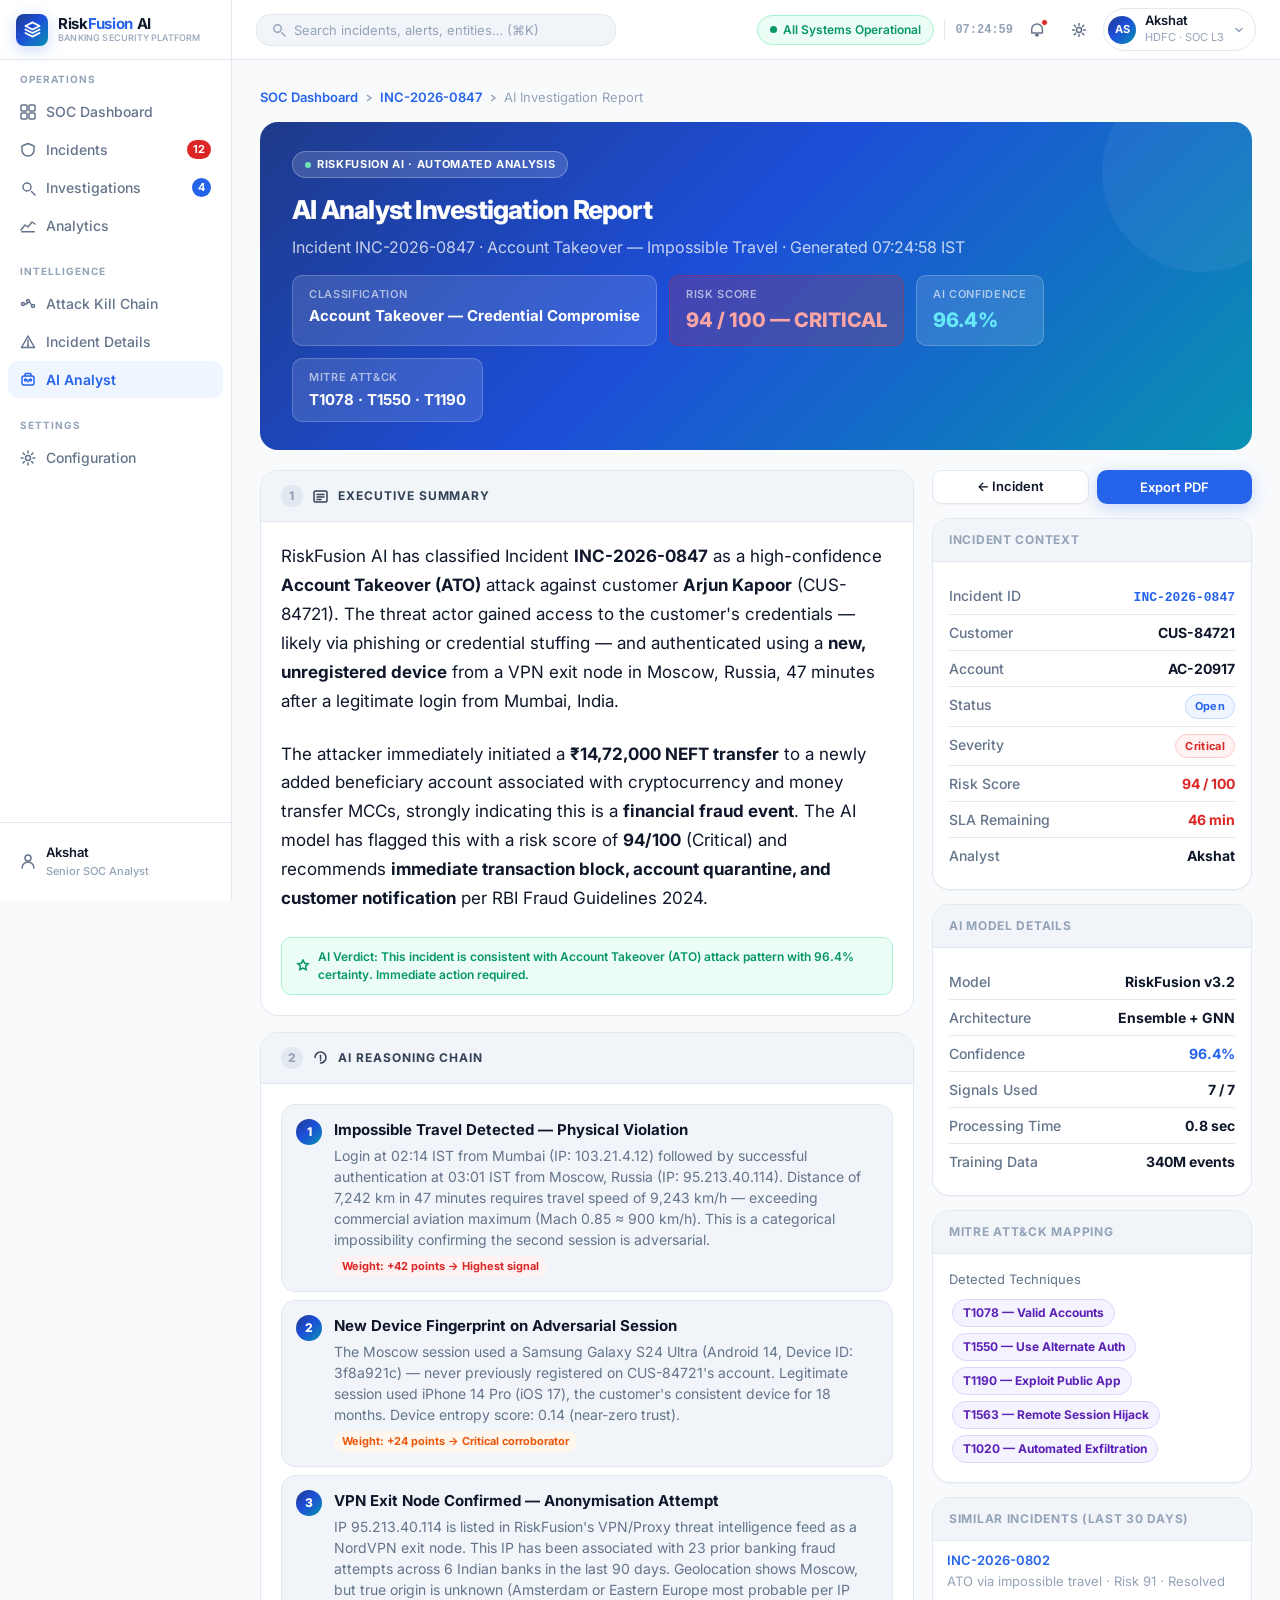
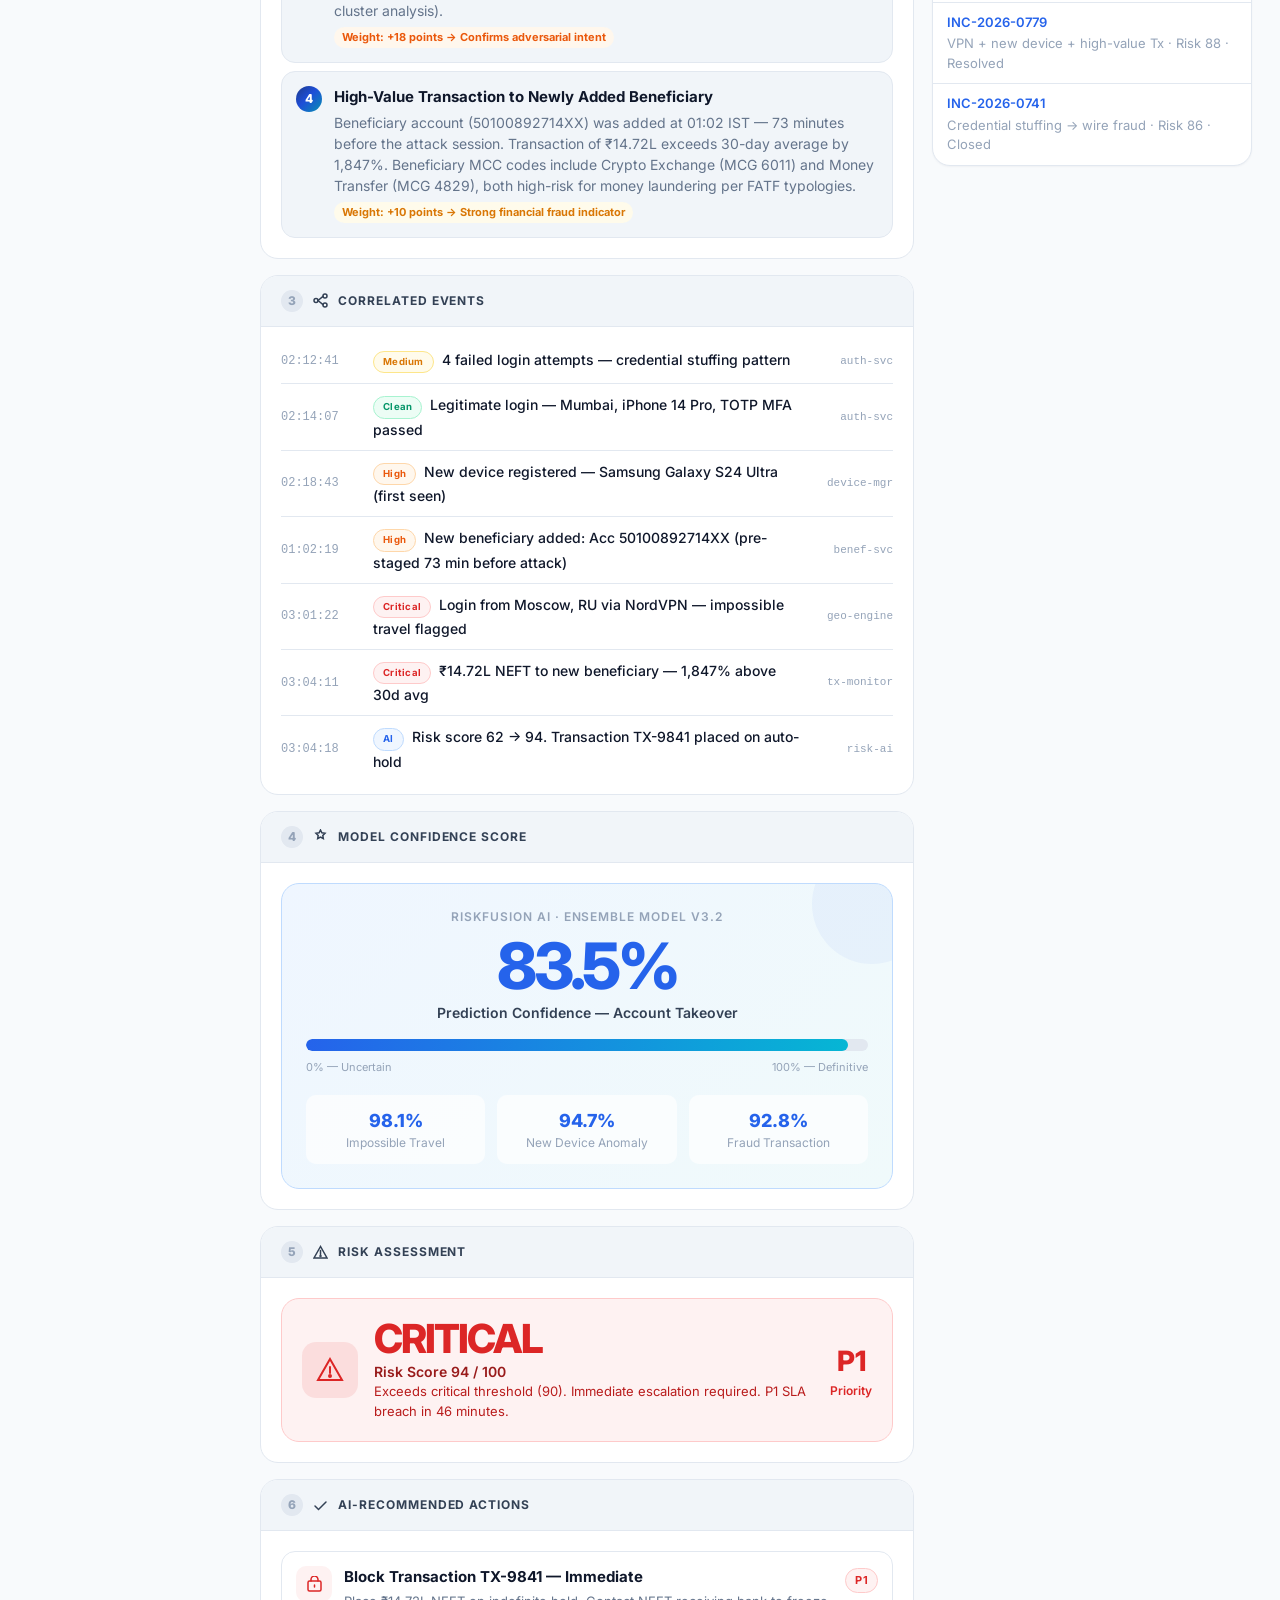
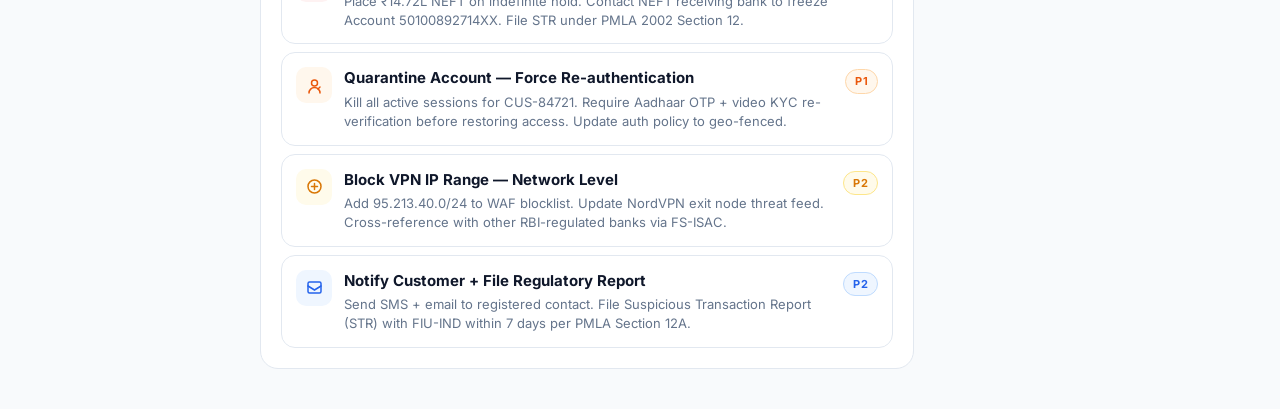
==== ai.html @ 13e8aec6 "Initial commit" ====
<!DOCTYPE html>
<html lang="en">

<head>
  <meta charset="UTF-8" />
  <meta name="viewport" content="width=device-width, initial-scale=1.0" />
  <meta name="description" content="RiskFusion AI — AI Analyst Investigation Report for INC-2026-0847" />
  <title>AI Analyst Report — RiskFusion AI</title>
  <link rel="stylesheet" href="styles/design-system.css" />
  <style>
    .report-layout {
      display: grid;
      grid-template-columns: 1fr 320px;
      gap: 18px;
      align-items: start;
    }

    /* Report Sections */
    .report-section {
      border: 1px solid var(--border-default);
      border-radius: var(--r-xl);
      overflow: hidden;
      background: var(--bg-surface);
      margin-bottom: 16px;
    }

    .report-section:last-child {
      margin-bottom: 0;
    }

    .rs-head {
      display: flex;
      align-items: center;
      gap: 10px;
      padding: 14px 20px;
      border-bottom: 1px solid var(--border-default);
      font-size: 0.75rem;
      font-weight: 700;
      text-transform: uppercase;
      letter-spacing: 0.08em;
      color: var(--text-secondary);
      background: var(--bg-subtle);
    }

    .rs-head svg {
      width: 15px;
      height: 15px;
      flex-shrink: 0;
    }

    .rs-head .section-num {
      width: 22px;
      height: 22px;
      border-radius: 50%;
      background: var(--bg-muted);
      color: var(--text-muted);
      font-size: 0.75rem;
      font-weight: 800;
      display: flex;
      align-items: center;
      justify-content: center;
    }

    .rs-body {
      padding: 20px;
    }

    /* Executive summary */
    .exec-summary {
      font-size: 1.0625rem;
      color: var(--text-primary);
      line-height: 1.7;
    }

    .exec-summary strong {
      font-weight: 700;
    }

    /* Reasoning steps */
    .reasoning-step {
      display: flex;
      align-items: flex-start;
      gap: 12px;
      padding: 14px;
      border-radius: var(--r-lg);
      background: var(--bg-subtle);
      border: 1px solid var(--border-default);
      margin-bottom: 8px;
    }

    .reasoning-step:last-child {
      margin-bottom: 0;
    }

    .rs-num {
      width: 26px;
      height: 26px;
      border-radius: 50%;
      background: var(--brand-gradient);
      color: white;
      font-size: 0.75rem;
      font-weight: 800;
      display: flex;
      align-items: center;
      justify-content: center;
      flex-shrink: 0;
    }

    .rs-content .rs-title {
      font-size: 0.9375rem;
      font-weight: 700;
      color: var(--text-primary);
      margin-bottom: 4px;
    }

    .rs-content .rs-detail {
      font-size: 0.875rem;
      color: var(--text-tertiary);
      line-height: 1.5;
    }

    .rs-content .rs-weight {
      display: inline-flex;
      align-items: center;
      gap: 4px;
      margin-top: 6px;
      font-size: 0.6875rem;
      font-weight: 700;
      padding: 2px 8px;
      border-radius: var(--r-full);
    }

    /* Correlated events table */
    .ce-row {
      display: flex;
      align-items: center;
      gap: 12px;
      padding: 10px 0;
      border-bottom: 1px solid var(--border-default);
      font-size: 0.875rem;
    }

    .ce-row:last-child {
      border-bottom: none;
    }

    .ce-time {
      font-family: monospace;
      font-size: 0.75rem;
      color: var(--text-muted);
      min-width: 80px;
    }

    .ce-event {
      flex: 1;
      color: var(--text-primary);
      font-weight: 500;
    }

    .ce-source {
      font-size: 0.6875rem;
      color: var(--text-muted);
      font-family: monospace;
      min-width: 80px;
      text-align: right;
    }

    /* Confidence meter */
    .conf-section {
      background: linear-gradient(135deg, var(--info-bg) 0%, #F0FAFB 100%);
      border: 1px solid var(--info-border);
      border-radius: var(--r-xl);
      padding: 24px;
      text-align: center;
      position: relative;
      overflow: hidden;
    }

    .conf-section::before {
      content: '';
      position: absolute;
      top: -40px;
      right: -40px;
      width: 120px;
      height: 120px;
      border-radius: 50%;
      background: rgba(37, 99, 235, 0.05);
    }

    .conf-val {
      font-size: 4rem;
      font-weight: 800;
      letter-spacing: -0.05em;
      color: var(--brand-blue-mid);
      line-height: 1;
    }

    .conf-label {
      font-size: 0.875rem;
      font-weight: 600;
      color: var(--text-secondary);
      margin-top: 4px;
    }

    .conf-bar-full {
      height: 12px;
      background: var(--bg-muted);
      border-radius: var(--r-full);
      overflow: hidden;
      margin: 16px 0 8px;
    }

    .conf-bar-fill-full {
      height: 100%;
      border-radius: var(--r-full);
      background: linear-gradient(90deg, var(--brand-blue-mid), var(--brand-cyan-light));
      width: 0%;
      transition: width 1.5s cubic-bezier(0.4, 0, 0.2, 1);
    }

    /* Risk Level */
    .risk-level-display {
      display: flex;
      align-items: center;
      gap: 16px;
      padding: 20px;
      background: var(--critical-bg);
      border: 1px solid var(--critical-border);
      border-radius: var(--r-xl);
      margin-bottom: 0;
    }

    .rld-icon {
      width: 56px;
      height: 56px;
      background: rgba(220, 38, 38, 0.1);
      border-radius: var(--r-lg);
      display: flex;
      align-items: center;
      justify-content: center;
      flex-shrink: 0;
    }

    .rld-icon svg {
      width: 28px;
      height: 28px;
    }

    .rld-val {
      font-size: 2.5rem;
      font-weight: 800;
      color: var(--critical);
      letter-spacing: -0.05em;
      line-height: 1;
    }

    .rld-label {
      font-size: 0.875rem;
      font-weight: 600;
      color: #991B1B;
      margin-top: 2px;
    }

    .rld-sub {
      font-size: 0.8125rem;
      color: #B91C1C;
    }

    /* Recommended Actions */
    .rec-action {
      display: flex;
      align-items: flex-start;
      gap: 12px;
      padding: 14px;
      border-radius: var(--r-lg);
      border: 1px solid var(--border-default);
      background: var(--bg-surface);
      margin-bottom: 8px;
      transition: all var(--t-fast);
    }

    .rec-action:hover {
      border-color: var(--brand-blue-mid);
      background: var(--info-bg);
    }

    .rec-action:last-child {
      margin-bottom: 0;
    }

    .rec-icon {
      width: 36px;
      height: 36px;
      border-radius: var(--r-md);
      display: flex;
      align-items: center;
      justify-content: center;
      flex-shrink: 0;
    }

    .rec-icon svg {
      width: 17px;
      height: 17px;
    }

    .rec-title {
      font-size: 0.9375rem;
      font-weight: 700;
      color: var(--text-primary);
      margin-bottom: 3px;
    }

    .rec-detail {
      font-size: 0.8125rem;
      color: var(--text-tertiary);
      line-height: 1.45;
    }

    /* Right panel */
    .meta-panel {
      display: flex;
      flex-direction: column;
      gap: 14px;
    }

    .meta-card {
      background: var(--bg-surface);
      border: 1px solid var(--border-default);
      border-radius: var(--r-xl);
      overflow: hidden;
      box-shadow: var(--shadow-xs);
    }

    .mc-head {
      padding: 12px 16px;
      border-bottom: 1px solid var(--border-default);
      font-size: 0.75rem;
      font-weight: 700;
      text-transform: uppercase;
      letter-spacing: 0.06em;
      color: var(--text-muted);
      background: var(--bg-subtle);
    }

    .mc-body {
      padding: 16px;
    }

    .meta-row {
      display: flex;
      justify-content: space-between;
      align-items: baseline;
      padding: 7px 0;
      border-bottom: 1px solid var(--border-default);
      font-size: 0.875rem;
    }

    .meta-row:last-child {
      border-bottom: none;
    }

    .meta-key {
      color: var(--text-tertiary);
      font-weight: 500;
    }

    .meta-value {
      font-weight: 700;
      color: var(--text-primary);
      text-align: right;
    }

    /* MITRE tags */
    .mitre-tag {
      display: inline-flex;
      align-items: center;
      gap: 5px;
      padding: 4px 10px;
      background: #F5F3FF;
      border: 1px solid #DDD6FE;
      border-radius: var(--r-full);
      font-size: 0.75rem;
      font-weight: 700;
      color: #5B21B6;
      margin: 3px;
    }

    /* Report stamp / watermark */
    .report-stamp {
      display: flex;
      align-items: center;
      gap: 8px;
      padding: 10px 14px;
      background: var(--low-bg);
      border: 1px solid var(--low-border);
      border-radius: var(--r-md);
      font-size: 0.75rem;
      color: var(--low);
      font-weight: 600;
    }

    .report-stamp svg {
      width: 14px;
      height: 14px;
      flex-shrink: 0;
    }

    /* Report header */
    .report-header-card {
      background: var(--brand-gradient);
      border-radius: var(--r-xl);
      padding: 28px 32px;
      margin-bottom: 20px;
      color: white;
      position: relative;
      overflow: hidden;
    }

    .report-header-card::before {
      content: '';
      position: absolute;
      top: -50px;
      right: -50px;
      width: 200px;
      height: 200px;
      border-radius: 50%;
      background: rgba(255, 255, 255, 0.05);
    }

    .rhc-tag {
      display: inline-flex;
      align-items: center;
      gap: 6px;
      background: rgba(255, 255, 255, 0.15);
      border: 1px solid rgba(255, 255, 255, 0.25);
      border-radius: var(--r-full);
      padding: 4px 12px;
      font-size: 0.6875rem;
      font-weight: 700;
      letter-spacing: 0.06em;
      text-transform: uppercase;
      margin-bottom: 12px;
    }

    .rhc-tag .dot {
      width: 6px;
      height: 6px;
      border-radius: 50%;
      background: #6EE7B7;
      animation: pulseDot 2s ease infinite;
    }
  </style>
</head>

<body>
  <div class="app-shell">
    <aside class="sidebar" id="app-sidebar"></aside>
    <div class="main-area">
      <header class="topbar" id="app-topbar"></header>
      <div class="page-content">

        <!-- Breadcrumb -->
        <div
          style="display:flex;align-items:center;gap:6px;font-size:0.8125rem;color:var(--text-muted);margin-bottom:14px;">
          <a href="dashboard.html" style="color:var(--brand-blue-mid);font-weight:600;">SOC Dashboard</a>
          <svg viewBox="0 0 10 10" fill="none" stroke="currentColor" stroke-width="1.5" style="width:10px;height:10px;">
            <path d="M3 2l4 3-4 3" />
          </svg>
          <a href="incident.html" style="color:var(--brand-blue-mid);font-weight:600;">INC-2026-0847</a>
          <svg viewBox="0 0 10 10" fill="none" stroke="currentColor" stroke-width="1.5" style="width:10px;height:10px;">
            <path d="M3 2l4 3-4 3" />
          </svg>
          <span>AI Investigation Report</span>
        </div>

        <!-- ── Report Header ── -->
        <div class="report-header-card">
          <div class="rhc-tag">
            <div class="dot"></div>RiskFusion AI · Automated Analysis
          </div>
          <h1
            style="font-size:1.625rem;font-weight:800;letter-spacing:-0.03em;margin-bottom:6px;position:relative;z-index:1;">
            AI Analyst Investigation Report
          </h1>
          <p style="font-size:1rem;color:rgba(255,255,255,0.75);position:relative;z-index:1;margin-bottom:16px;">
            Incident INC-2026-0847 · Account Takeover — Impossible Travel · Generated <span
              id="live-time">--:--:--</span> IST
          </p>
          <div style="display:flex;gap:12px;flex-wrap:wrap;position:relative;z-index:1;">
            <div
              style="background:rgba(255,255,255,0.12);border:1px solid rgba(255,255,255,0.2);border-radius:var(--r-md);padding:10px 16px;">
              <div
                style="font-size:0.6875rem;font-weight:600;text-transform:uppercase;letter-spacing:0.06em;color:rgba(255,255,255,0.6);margin-bottom:3px;">
                Classification</div>
              <div style="font-weight:700;font-size:0.9375rem;">Account Takeover — Credential Compromise</div>
            </div>
            <div
              style="background:rgba(220,38,38,0.2);border:1px solid rgba(220,38,38,0.3);border-radius:var(--r-md);padding:10px 16px;">
              <div
                style="font-size:0.6875rem;font-weight:600;text-transform:uppercase;letter-spacing:0.06em;color:rgba(255,255,255,0.6);margin-bottom:3px;">
                Risk Score</div>
              <div style="font-weight:800;font-size:1.25rem;color:#FCA5A5;">94 / 100 — CRITICAL</div>
            </div>
            <div
              style="background:rgba(255,255,255,0.12);border:1px solid rgba(255,255,255,0.2);border-radius:var(--r-md);padding:10px 16px;">
              <div
                style="font-size:0.6875rem;font-weight:600;text-transform:uppercase;letter-spacing:0.06em;color:rgba(255,255,255,0.6);margin-bottom:3px;">
                AI Confidence</div>
              <div style="font-weight:800;font-size:1.25rem;color:#67E8F9;">96.4%</div>
            </div>
            <div
              style="background:rgba(255,255,255,0.12);border:1px solid rgba(255,255,255,0.2);border-radius:var(--r-md);padding:10px 16px;">
              <div
                style="font-size:0.6875rem;font-weight:600;text-transform:uppercase;letter-spacing:0.06em;color:rgba(255,255,255,0.6);margin-bottom:3px;">
                MITRE ATT&CK</div>
              <div style="font-weight:700;font-size:0.9375rem;">T1078 · T1550 · T1190</div>
            </div>
          </div>
        </div>

        <!-- ── Two-column Layout ── -->
        <div class="report-layout">

          <!-- LEFT: Report Content -->
          <div>

            <!-- 1. Executive Summary -->
            <div class="report-section">
              <div class="rs-head">
                <div class="section-num">1</div>
                <svg viewBox="0 0 15 15" fill="none" stroke="currentColor" stroke-width="1.5" stroke-linecap="round">
                  <rect x="1" y="2" width="13" height="11" rx="1.5" />
                  <line x1="4" y1="5.5" x2="11" y2="5.5" />
                  <line x1="4" y1="8" x2="11" y2="8" />
                  <line x1="4" y1="10.5" x2="8" y2="10.5" />
                </svg>
                Executive Summary
              </div>
              <div class="rs-body">
                <p class="exec-summary">
                  RiskFusion AI has classified Incident <strong>INC-2026-0847</strong> as a high-confidence
                  <strong>Account Takeover (ATO)</strong> attack against customer <strong>Arjun Kapoor</strong>
                  (CUS-84721).
                  The threat actor gained access to the customer's credentials — likely via phishing or credential
                  stuffing —
                  and authenticated using a <strong>new, unregistered device</strong> from a VPN exit node in Moscow,
                  Russia,
                  47 minutes after a legitimate login from Mumbai, India.
                </p>
                <br>
                <p class="exec-summary">
                  The attacker immediately initiated a <strong>₹14,72,000 NEFT transfer</strong> to a newly added
                  beneficiary
                  account associated with cryptocurrency and money transfer MCCs, strongly indicating this is a
                  <strong>financial fraud event</strong>. The AI model has flagged this with a risk score of
                  <strong>94/100</strong>
                  (Critical) and recommends <strong>immediate transaction block, account quarantine, and customer
                    notification</strong>
                  per RBI Fraud Guidelines 2024.
                </p>
                <br>
                <div class="report-stamp">
                  <svg viewBox="0 0 14 14" fill="none" stroke="currentColor" stroke-width="1.5" stroke-linecap="round">
                    <path d="M7 1l1.6 3.2 3.5.5-2.5 2.4.6 3.5L7 9l-3.2 1.6.6-3.5-2.5-2.4 3.5-.5L7 1z" />
                  </svg>
                  AI Verdict: This incident is consistent with Account Takeover (ATO) attack pattern with 96.4%
                  certainty. Immediate action required.
                </div>
              </div>
            </div>

            <!-- 2. AI Reasoning Chain -->
            <div class="report-section">
              <div class="rs-head">
                <div class="section-num">2</div>
                <svg viewBox="0 0 15 15" fill="none" stroke="currentColor" stroke-width="1.5" stroke-linecap="round">
                  <path d="M2 7.5C2 4.5 4.5 2 7.5 2S13 4.5 13 7.5s-2.5 5.5-5.5 5.5" />
                  <path d="M7.5 10v.5M7.5 5.5v3" />
                </svg>
                AI Reasoning Chain
              </div>
              <div class="rs-body">

                <div class="reasoning-step">
                  <div class="rs-num">1</div>
                  <div class="rs-content">
                    <div class="rs-title">Impossible Travel Detected — Physical Violation</div>
                    <div class="rs-detail">
                      Login at 02:14 IST from Mumbai (IP: 103.21.4.12) followed by successful authentication at 03:01
                      IST from Moscow, Russia (IP: 95.213.40.114).
                      Distance of 7,242 km in 47 minutes requires travel speed of 9,243 km/h — exceeding commercial
                      aviation maximum (Mach 0.85 ≈ 900 km/h).
                      This is a categorical impossibility confirming the second session is adversarial.
                    </div>
                    <span class="rs-weight" style="background:var(--critical-bg);color:var(--critical);">Weight: +42
                      points → Highest signal</span>
                  </div>
                </div>

                <div class="reasoning-step">
                  <div class="rs-num">2</div>
                  <div class="rs-content">
                    <div class="rs-title">New Device Fingerprint on Adversarial Session</div>
                    <div class="rs-detail">
                      The Moscow session used a Samsung Galaxy S24 Ultra (Android 14, Device ID: 3f8a921c) — never
                      previously registered on CUS-84721's account.
                      Legitimate session used iPhone 14 Pro (iOS 17), the customer's consistent device for 18 months.
                      Device entropy score: 0.14 (near-zero trust).
                    </div>
                    <span class="rs-weight" style="background:var(--high-bg);color:var(--high);">Weight: +24 points →
                      Critical corroborator</span>
                  </div>
                </div>

                <div class="reasoning-step">
                  <div class="rs-num">3</div>
                  <div class="rs-content">
                    <div class="rs-title">VPN Exit Node Confirmed — Anonymisation Attempt</div>
                    <div class="rs-detail">
                      IP 95.213.40.114 is listed in RiskFusion's VPN/Proxy threat intelligence feed as a NordVPN exit
                      node.
                      This IP has been associated with 23 prior banking fraud attempts across 6 Indian banks in the last
                      90 days.
                      Geolocation shows Moscow, but true origin is unknown (Amsterdam or Eastern Europe most probable
                      per IP cluster analysis).
                    </div>
                    <span class="rs-weight" style="background:var(--high-bg);color:var(--high);">Weight: +18 points →
                      Confirms adversarial intent</span>
                  </div>
                </div>

                <div class="reasoning-step">
                  <div class="rs-num">4</div>
                  <div class="rs-content">
                    <div class="rs-title">High-Value Transaction to Newly Added Beneficiary</div>
                    <div class="rs-detail">
                      Beneficiary account (50100892714XX) was added at 01:02 IST — 73 minutes before the attack session.
                      Transaction of ₹14.72L exceeds 30-day average by 1,847%. Beneficiary MCC codes include Crypto
                      Exchange (MCG 6011) and Money Transfer (MCG 4829),
                      both high-risk for money laundering per FATF typologies.
                    </div>
                    <span class="rs-weight" style="background:var(--medium-bg);color:var(--medium);">Weight: +10 points
                      → Strong financial fraud indicator</span>
                  </div>
                </div>

              </div>
            </div>

            <!-- 3. Correlated Events -->
            <div class="report-section">
              <div class="rs-head">
                <div class="section-num">3</div>
                <svg viewBox="0 0 15 15" fill="none" stroke="currentColor" stroke-width="1.5" stroke-linecap="round">
                  <circle cx="3" cy="7.5" r="2" />
                  <circle cx="12" cy="3" r="2" />
                  <circle cx="12" cy="12" r="2" />
                  <line x1="5" y1="7.5" x2="10" y2="3.4" />
                  <line x1="5" y1="7.5" x2="10" y2="11.6" />
                </svg>
                Correlated Events
              </div>
              <div class="rs-body" style="padding:0;">
                <div style="padding:12px 20px;">
                  <div class="ce-row">
                    <div class="ce-time">02:12:41</div>
                    <div class="ce-event"><span class="badge medium"
                        style="font-size:0.6rem;margin-right:8px;">Medium</span>4 failed login attempts — credential
                      stuffing pattern</div>
                    <div class="ce-source">auth-svc</div>
                  </div>
                  <div class="ce-row">
                    <div class="ce-time">02:14:07</div>
                    <div class="ce-event"><span class="badge low"
                        style="font-size:0.6rem;margin-right:8px;">Clean</span>Legitimate login — Mumbai, iPhone 14 Pro,
                      TOTP MFA passed</div>
                    <div class="ce-source">auth-svc</div>
                  </div>
                  <div class="ce-row">
                    <div class="ce-time">02:18:43</div>
                    <div class="ce-event"><span class="badge high"
                        style="font-size:0.6rem;margin-right:8px;">High</span>New device registered — Samsung Galaxy S24
                      Ultra (first seen)</div>
                    <div class="ce-source">device-mgr</div>
                  </div>
                  <div class="ce-row">
                    <div class="ce-time">01:02:19</div>
                    <div class="ce-event"><span class="badge high"
                        style="font-size:0.6rem;margin-right:8px;">High</span>New beneficiary added: Acc 50100892714XX
                      (pre-staged 73 min before attack)</div>
                    <div class="ce-source">benef-svc</div>
                  </div>
                  <div class="ce-row">
                    <div class="ce-time">03:01:22</div>
                    <div class="ce-event"><span class="badge critical"
                        style="font-size:0.6rem;margin-right:8px;">Critical</span>Login from Moscow, RU via NordVPN —
                      impossible travel flagged</div>
                    <div class="ce-source">geo-engine</div>
                  </div>
                  <div class="ce-row">
                    <div class="ce-time">03:04:11</div>
                    <div class="ce-event"><span class="badge critical"
                        style="font-size:0.6rem;margin-right:8px;">Critical</span>₹14.72L NEFT to new beneficiary —
                      1,847% above 30d avg</div>
                    <div class="ce-source">tx-monitor</div>
                  </div>
                  <div class="ce-row">
                    <div class="ce-time">03:04:18</div>
                    <div class="ce-event"><span class="badge info"
                        style="font-size:0.6rem;margin-right:8px;">AI</span>Risk score 62 → 94. Transaction TX-9841
                      placed on auto-hold</div>
                    <div class="ce-source">risk-ai</div>
                  </div>
                </div>
              </div>
            </div>

            <!-- 4. Confidence Score -->
            <div class="report-section">
              <div class="rs-head">
                <div class="section-num">4</div>
                <svg viewBox="0 0 15 15" fill="none" stroke="currentColor" stroke-width="1.5" stroke-linecap="round">
                  <path d="M7.5 1l1.4 2.8 3.1.45-2.2 2.15.52 3.1L7.5 8l-2.82 1.5.52-3.1L3 4.25l3.1-.45L7.5 1z" />
                </svg>
                Model Confidence Score
              </div>
              <div class="rs-body">
                <div class="conf-section">
                  <div
                    style="font-size:0.75rem;font-weight:600;text-transform:uppercase;letter-spacing:0.08em;color:var(--text-muted);margin-bottom:8px;">
                    RiskFusion AI · Ensemble Model v3.2</div>
                  <div class="conf-val" id="conf-display">0%</div>
                  <div class="conf-label">Prediction Confidence — Account Takeover</div>
                  <div class="conf-bar-full">
                    <div class="conf-bar-fill-full" id="conf-bar"></div>
                  </div>
                  <div style="display:flex;justify-content:space-between;font-size:0.6875rem;color:var(--text-muted);">
                    <span>0% — Uncertain</span>
                    <span>100% — Definitive</span>
                  </div>
                  <div style="display:grid;grid-template-columns:repeat(3,1fr);gap:12px;margin-top:20px;">
                    <div
                      style="background:rgba(255,255,255,0.7);border-radius:var(--r-md);padding:12px;text-align:center;">
                      <div style="font-size:1.125rem;font-weight:800;color:var(--brand-blue-mid);">98.1%</div>
                      <div style="font-size:0.75rem;color:var(--text-muted);">Impossible Travel</div>
                    </div>
                    <div
                      style="background:rgba(255,255,255,0.7);border-radius:var(--r-md);padding:12px;text-align:center;">
                      <div style="font-size:1.125rem;font-weight:800;color:var(--brand-blue-mid);">94.7%</div>
                      <div style="font-size:0.75rem;color:var(--text-muted);">New Device Anomaly</div>
                    </div>
                    <div
                      style="background:rgba(255,255,255,0.7);border-radius:var(--r-md);padding:12px;text-align:center;">
                      <div style="font-size:1.125rem;font-weight:800;color:var(--brand-blue-mid);">92.8%</div>
                      <div style="font-size:0.75rem;color:var(--text-muted);">Fraud Transaction</div>
                    </div>
                  </div>
                </div>
              </div>
            </div>

            <!-- 5. Risk Level -->
            <div class="report-section">
              <div class="rs-head">
                <div class="section-num">5</div>
                <svg viewBox="0 0 15 15" fill="none" stroke="currentColor" stroke-width="1.5" stroke-linecap="round">
                  <path d="M7.5 1.5L1 13h13L7.5 1.5z" />
                  <path d="M7.5 5.5v4" />
                  <circle cx="7.5" cy="11" r="0.5" fill="currentColor" />
                </svg>
                Risk Assessment
              </div>
              <div class="rs-body">
                <div class="risk-level-display">
                  <div class="rld-icon">
                    <svg viewBox="0 0 28 28" fill="none" stroke="var(--critical)" stroke-width="2"
                      stroke-linecap="round">
                      <path d="M14 3L2 24h24L14 3z" />
                      <path d="M14 11v6" />
                      <circle cx="14" cy="20" r="1" fill="var(--critical)" />
                    </svg>
                  </div>
                  <div>
                    <div class="rld-val">CRITICAL</div>
                    <div class="rld-label">Risk Score 94 / 100</div>
                    <div class="rld-sub">Exceeds critical threshold (90). Immediate escalation required. P1 SLA breach
                      in 46 minutes.</div>
                  </div>
                  <div style="margin-left:auto;text-align:center;">
                    <div style="font-size:1.75rem;font-weight:800;color:var(--critical);">P1</div>
                    <div style="font-size:0.75rem;color:var(--critical);font-weight:600;">Priority</div>
                  </div>
                </div>
              </div>
            </div>

            <!-- 6. Recommended Actions -->
            <div class="report-section">
              <div class="rs-head">
                <div class="section-num">6</div>
                <svg viewBox="0 0 15 15" fill="none" stroke="currentColor" stroke-width="1.5" stroke-linecap="round">
                  <path d="M13 4L5.5 11.5 2 8" />
                </svg>
                AI-Recommended Actions
              </div>
              <div class="rs-body">

                <div class="rec-action">
                  <div class="rec-icon" style="background:var(--critical-bg);">
                    <svg viewBox="0 0 17 17" fill="none" stroke="var(--critical)" stroke-width="1.5"
                      stroke-linecap="round">
                      <rect x="2" y="5" width="13" height="10" rx="1.5" />
                      <path d="M5 5V3.5A3.5 3.5 0 0 1 12 3.5V5" />
                      <line x1="8.5" y1="9" x2="8.5" y2="11" />
                    </svg>
                  </div>
                  <div style="flex:1;">
                    <div class="rec-title">Block Transaction TX-9841 — Immediate</div>
                    <div class="rec-detail">Place ₹14.72L NEFT on indefinite hold. Contact NEFT receiving bank to freeze
                      Account 50100892714XX. File STR under PMLA 2002 Section 12.</div>
                  </div>
                  <div style="flex-shrink:0;"><span class="badge critical">P1</span></div>
                </div>

                <div class="rec-action">
                  <div class="rec-icon" style="background:var(--high-bg);">
                    <svg viewBox="0 0 17 17" fill="none" stroke="var(--high)" stroke-width="1.5" stroke-linecap="round">
                      <circle cx="8.5" cy="6" r="3" />
                      <path d="M3 16a5.5 5.5 0 0 1 11 0" />
                      <path d="M14 10l-2 2" />
                    </svg>
                  </div>
                  <div style="flex:1;">
                    <div class="rec-title">Quarantine Account — Force Re-authentication</div>
                    <div class="rec-detail">Kill all active sessions for CUS-84721. Require Aadhaar OTP + video KYC
                      re-verification before restoring access. Update auth policy to geo-fenced.</div>
                  </div>
                  <div style="flex-shrink:0;"><span class="badge high">P1</span></div>
                </div>

                <div class="rec-action">
                  <div class="rec-icon" style="background:var(--medium-bg);">
                    <svg viewBox="0 0 17 17" fill="none" stroke="var(--medium)" stroke-width="1.5"
                      stroke-linecap="round">
                      <circle cx="8.5" cy="8.5" r="6.5" />
                      <path d="M5.5 8.5h6M8.5 5.5v6" />
                    </svg>
                  </div>
                  <div style="flex:1;">
                    <div class="rec-title">Block VPN IP Range — Network Level</div>
                    <div class="rec-detail">Add 95.213.40.0/24 to WAF blocklist. Update NordVPN exit node threat feed.
                      Cross-reference with other RBI-regulated banks via FS-ISAC.</div>
                  </div>
                  <div style="flex-shrink:0;"><span class="badge medium">P2</span></div>
                </div>

                <div class="rec-action">
                  <div class="rec-icon" style="background:var(--info-bg);">
                    <svg viewBox="0 0 17 17" fill="none" stroke="var(--brand-blue-mid)" stroke-width="1.5"
                      stroke-linecap="round">
                      <rect x="2" y="3" width="13" height="11" rx="1.5" />
                      <polyline points="2 7 8.5 11 15 7" />
                    </svg>
                  </div>
                  <div style="flex:1;">
                    <div class="rec-title">Notify Customer + File Regulatory Report</div>
                    <div class="rec-detail">Send SMS + email to registered contact. File Suspicious Transaction Report
                      (STR) with FIU-IND within 7 days per PMLA Section 12A.</div>
                  </div>
                  <div style="flex-shrink:0;"><span class="badge info">P2</span></div>
                </div>

              </div>
            </div>

          </div><!-- end left report -->

          <!-- RIGHT: Meta panel -->
          <div class="meta-panel">

            <!-- Actions -->
            <div style="display:flex;gap:8px;">
              <a href="incident.html" class="btn btn-secondary btn-sm" style="flex:1;justify-content:center;">←
                Incident</a>
              <button class="btn btn-primary btn-sm" style="flex:1;" onclick="window.print()">Export PDF</button>
            </div>

            <!-- Incident Context -->
            <div class="meta-card">
              <div class="mc-head">Incident Context</div>
              <div class="mc-body">
                <div class="meta-row"><span class="meta-key">Incident ID</span><span class="meta-value mono"
                    style="color:var(--brand-blue-mid);font-size:0.8125rem;">INC-2026-0847</span></div>
                <div class="meta-row"><span class="meta-key">Customer</span><span class="meta-value">CUS-84721</span>
                </div>
                <div class="meta-row"><span class="meta-key">Account</span><span class="meta-value">AC-20917</span>
                </div>
                <div class="meta-row"><span class="meta-key">Status</span><span class="meta-value"><span
                      class="badge open">Open</span></span></div>
                <div class="meta-row"><span class="meta-key">Severity</span><span class="meta-value"><span
                      class="badge critical">Critical</span></span></div>
                <div class="meta-row"><span class="meta-key">Risk Score</span><span class="meta-value"
                    style="color:var(--critical);">94 / 100</span></div>
                <div class="meta-row"><span class="meta-key">SLA Remaining</span><span class="meta-value"
                    style="color:var(--critical);">46 min</span></div>
                <div class="meta-row"><span class="meta-key">Analyst</span><span class="meta-value">Akshat</span></div>
              </div>
            </div>

            <!-- AI Model Info -->
            <div class="meta-card">
              <div class="mc-head">AI Model Details</div>
              <div class="mc-body">
                <div class="meta-row"><span class="meta-key">Model</span><span class="meta-value">RiskFusion v3.2</span>
                </div>
                <div class="meta-row"><span class="meta-key">Architecture</span><span class="meta-value">Ensemble +
                    GNN</span></div>
                <div class="meta-row"><span class="meta-key">Confidence</span><span class="meta-value"
                    style="color:var(--brand-blue-mid);">96.4%</span></div>
                <div class="meta-row"><span class="meta-key">Signals Used</span><span class="meta-value">7 / 7</span>
                </div>
                <div class="meta-row"><span class="meta-key">Processing Time</span><span class="meta-value">0.8
                    sec</span></div>
                <div class="meta-row"><span class="meta-key">Training Data</span><span class="meta-value">340M
                    events</span></div>
              </div>
            </div>

            <!-- MITRE ATT&CK -->
            <div class="meta-card">
              <div class="mc-head">MITRE ATT&CK Mapping</div>
              <div class="mc-body">
                <div style="margin-bottom:6px;font-size:0.8125rem;color:var(--text-tertiary);">Detected Techniques</div>
                <div>
                  <span class="mitre-tag">T1078 — Valid Accounts</span>
                  <span class="mitre-tag">T1550 — Use Alternate Auth</span>
                  <span class="mitre-tag">T1190 — Exploit Public App</span>
                  <span class="mitre-tag">T1563 — Remote Session Hijack</span>
                  <span class="mitre-tag">T1020 — Automated Exfiltration</span>
                </div>
              </div>
            </div>

            <!-- Similar Incidents -->
            <div class="meta-card">
              <div class="mc-head">Similar Incidents (Last 30 Days)</div>
              <div class="mc-body" style="padding:0;">
                <div style="padding:10px 14px;border-bottom:1px solid var(--border-default);font-size:0.8125rem;">
                  <div style="font-weight:600;color:var(--brand-blue-mid);margin-bottom:2px;">INC-2026-0802</div>
                  <div style="color:var(--text-muted);">ATO via impossible travel · Risk 91 · Resolved</div>
                </div>
                <div style="padding:10px 14px;border-bottom:1px solid var(--border-default);font-size:0.8125rem;">
                  <div style="font-weight:600;color:var(--brand-blue-mid);margin-bottom:2px;">INC-2026-0779</div>
                  <div style="color:var(--text-muted);">VPN + new device + high-value Tx · Risk 88 · Resolved</div>
                </div>
                <div style="padding:10px 14px;font-size:0.8125rem;">
                  <div style="font-weight:600;color:var(--brand-blue-mid);margin-bottom:2px;">INC-2026-0741</div>
                  <div style="color:var(--text-muted);">Credential stuffing → wire fraud · Risk 86 · Closed</div>
                </div>
              </div>
            </div>

          </div><!-- end meta panel -->
        </div><!-- end report-layout -->
      </div>
    </div>
  </div>

  <script src="scripts/shell.js"></script>
  <script src="scripts/app.js"></script>
  <script>
    renderShell('ai');

    // Animate confidence bar on load
    setTimeout(() => {
      const bar = document.getElementById('conf-bar');
      const display = document.getElementById('conf-display');
      if (bar) bar.style.width = '96.4%';

      // Count up animation
      let count = 0;
      const target = 96.4;
      const step = target / 60;
      const interval = setInterval(() => {
        count = Math.min(count + step, target);
        if (display) display.textContent = count.toFixed(1) + '%';
        if (count >= target) clearInterval(interval);
      }, 25);
    }, 300);
  </script>
</body>

</html>
---- styles/design-system.css ----
/* ─────────────────────────────────────────
   RISKFUSION AI — DESIGN SYSTEM
   AI-Powered Banking Incident Correlation Platform
   FinSpark 2026 Hackathon
───────────────────────────────────────── */

@import url('https://fonts.googleapis.com/css2?family=Inter:ital,opsz,wght@0,14..32,300;0,14..32,400;0,14..32,500;0,14..32,600;0,14..32,700;0,14..32,800;1,14..32,400&display=swap');

:root {
  /* Brand */
  --brand-blue:        #1D4ED8;
  --brand-blue-mid:    #2563EB;
  --brand-cyan:        #0891B2;
  --brand-cyan-light:  #06B6D4;
  --brand-gradient:    linear-gradient(135deg, #1E3A8A 0%, #1D4ED8 45%, #0891B2 100%);

  /* Backgrounds */
  --bg-canvas:         #F8FAFC;
  --bg-surface:        #FFFFFF;
  --bg-surface-raised: #FFFFFF;
  --bg-subtle:         #F1F5F9;
  --bg-muted:          #E2E8F0;

  /* Borders */
  --border-default:    #E2E8F0;
  --border-strong:     #CBD5E1;
  --border-focus:      #2563EB;

  /* Text */
  --text-primary:      #0F172A;
  --text-secondary:    #334155;
  --text-tertiary:     #64748B;
  --text-muted:        #94A3B8;
  --text-inverse:      #FFFFFF;

  /* Semantic */
  --critical:          #DC2626;
  --critical-bg:       #FEF2F2;
  --critical-border:   #FECACA;
  --high:              #EA580C;
  --high-bg:           #FFF7ED;
  --high-border:       #FED7AA;
  --medium:            #D97706;
  --medium-bg:         #FFFBEB;
  --medium-border:     #FDE68A;
  --low:               #059669;
  --low-bg:            #ECFDF5;
  --low-border:        #A7F3D0;
  --info:              #2563EB;
  --info-bg:           #EFF6FF;
  --info-border:       #BFDBFE;

  /* Shadows */
  --shadow-xs:         0 1px 2px rgba(15,23,42,0.04);
  --shadow-sm:         0 1px 3px rgba(15,23,42,0.08), 0 1px 2px rgba(15,23,42,0.04);
  --shadow-md:         0 4px 8px rgba(15,23,42,0.08), 0 2px 4px rgba(15,23,42,0.04);
  --shadow-lg:         0 12px 24px rgba(15,23,42,0.08), 0 4px 8px rgba(15,23,42,0.04);
  --shadow-xl:         0 24px 48px rgba(15,23,42,0.1), 0 8px 16px rgba(15,23,42,0.06);
  --shadow-blue:       0 4px 16px rgba(37,99,235,0.24);
  --shadow-cyan:       0 4px 16px rgba(6,182,212,0.2);

  /* Glassmorphism */
  --glass-bg:          rgba(255,255,255,0.82);
  --glass-border:      rgba(255,255,255,0.5);
  --glass-blur:        blur(20px);
  --glass-shadow:      0 8px 32px rgba(15,23,42,0.08);

  /* Radii */
  --r-sm:   6px;
  --r-md:   10px;
  --r-lg:   14px;
  --r-xl:   18px;
  --r-2xl:  24px;
  --r-3xl:  32px;
  --r-full: 9999px;

  /* Layout */
  --sidebar-w:      232px;
  --topbar-h:       60px;

  /* Transitions */
  --t-fast: 120ms ease;
  --t-base: 180ms ease;
  --t-slow: 280ms ease;
}

/* ─── Reset ─── */
*, *::before, *::after { box-sizing: border-box; margin: 0; padding: 0; }
html { font-size: 16px; scroll-behavior: smooth; }

body {
  font-family: 'Inter', -apple-system, BlinkMacSystemFont, 'Segoe UI', sans-serif;
  background: var(--bg-canvas);
  color: var(--text-primary);
  line-height: 1.5;
  min-height: 100vh;
  -webkit-font-smoothing: antialiased;
  -moz-osx-font-smoothing: grayscale;
}

a { text-decoration: none; color: inherit; }
button { font-family: inherit; cursor: pointer; border: none; }
input, textarea { font-family: inherit; }
svg { display: block; flex-shrink: 0; }

/* ─── Scrollbar ─── */
::-webkit-scrollbar { width: 5px; height: 5px; }
::-webkit-scrollbar-track { background: transparent; }
::-webkit-scrollbar-thumb { background: var(--border-strong); border-radius: 3px; }
::-webkit-scrollbar-thumb:hover { background: var(--text-muted); }

/* ─── App Shell ─── */
.app-shell {
  display: flex;
  min-height: 100vh;
}

.main-area {
  flex: 1;
  margin-left: var(--sidebar-w);
  padding-top: var(--topbar-h);
  min-height: 100vh;
  background: var(--bg-canvas);
}

.page-content {
  padding: 28px 28px 40px;
  max-width: 1600px;
}

/* ─── Sidebar ─── */
.sidebar {
  width: var(--sidebar-w);
  height: 100vh;
  position: fixed;
  top: 0; left: 0;
  display: flex;
  flex-direction: column;
  background: var(--bg-surface);
  border-right: 1px solid var(--border-default);
  z-index: 50;
  overflow: hidden;
}

.sidebar-logo {
  height: var(--topbar-h);
  display: flex;
  align-items: center;
  padding: 0 16px;
  border-bottom: 1px solid var(--border-default);
  gap: 10px;
  flex-shrink: 0;
}

.logo-mark {
  width: 32px; height: 32px;
  border-radius: 8px;
  background: var(--brand-gradient);
  display: flex; align-items: center; justify-content: center;
  box-shadow: var(--shadow-blue);
  flex-shrink: 0;
}

.logo-mark svg { width: 17px; height: 17px; color: white; }

.logo-name {
  display: flex;
  flex-direction: column;
  line-height: 1.1;
}

.logo-name .name {
  font-size: 0.9375rem;
  font-weight: 700;
  color: var(--text-primary);
  letter-spacing: -0.02em;
}

.logo-name .name span { color: var(--brand-blue-mid); }

.logo-name .tagline {
  font-size: 0.5625rem;
  font-weight: 500;
  color: var(--text-muted);
  letter-spacing: 0.02em;
  text-transform: uppercase;
}

.sidebar-nav {
  flex: 1;
  padding: 12px 8px;
  overflow-y: auto;
}

.nav-group { margin-bottom: 20px; }

.nav-group-label {
  font-size: 0.625rem;
  font-weight: 700;
  letter-spacing: 0.1em;
  text-transform: uppercase;
  color: var(--text-muted);
  padding: 0 12px;
  margin-bottom: 6px;
}

.nav-link {
  display: flex;
  align-items: center;
  gap: 10px;
  padding: 8px 12px;
  border-radius: var(--r-md);
  font-size: 0.875rem;
  font-weight: 500;
  color: var(--text-tertiary);
  transition: all var(--t-fast);
  margin-bottom: 1px;
  position: relative;
}

.nav-link:hover {
  background: var(--bg-subtle);
  color: var(--text-primary);
}

.nav-link.active {
  background: var(--info-bg);
  color: var(--brand-blue-mid);
  font-weight: 600;
}

.nav-link svg { width: 16px; height: 16px; flex-shrink: 0; }

.nav-count {
  margin-left: auto;
  font-size: 0.6875rem;
  font-weight: 700;
  background: var(--critical);
  color: white;
  padding: 1px 6px;
  border-radius: var(--r-full);
}

.nav-count.warn { background: var(--medium); }
.nav-count.info { background: var(--brand-blue-mid); }

.sidebar-footer {
  padding: 12px 8px;
  border-top: 1px solid var(--border-default);
  flex-shrink: 0;
}

/* ─── Topbar ─── */
.topbar {
  height: var(--topbar-h);
  position: fixed;
  top: 0; left: var(--sidebar-w); right: 0;
  background: var(--bg-surface);
  border-bottom: 1px solid var(--border-default);
  display: flex;
  align-items: center;
  padding: 0 24px;
  gap: 12px;
  z-index: 40;
}

.topbar-search {
  display: flex;
  align-items: center;
  gap: 8px;
  background: var(--bg-subtle);
  border: 1px solid var(--border-default);
  border-radius: var(--r-lg);
  padding: 7px 14px;
  flex: 1;
  max-width: 360px;
  transition: all var(--t-base);
}

.topbar-search:focus-within {
  background: var(--bg-surface);
  border-color: var(--border-focus);
  box-shadow: 0 0 0 3px rgba(37,99,235,0.08);
}

.topbar-search input {
  flex: 1;
  border: none;
  background: transparent;
  outline: none;
  font-size: 0.8125rem;
  color: var(--text-primary);
}

.topbar-search input::placeholder { color: var(--text-muted); }
.topbar-search svg { color: var(--text-muted); width: 15px; height: 15px; }

.topbar-right {
  display: flex;
  align-items: center;
  gap: 6px;
  margin-left: auto;
}

.topbar-chip {
  display: flex;
  align-items: center;
  gap: 6px;
  padding: 5px 12px;
  border-radius: var(--r-full);
  background: var(--low-bg);
  border: 1px solid var(--low-border);
  font-size: 0.75rem;
  font-weight: 600;
  color: var(--low);
}

.topbar-chip .dot {
  width: 7px; height: 7px;
  border-radius: 50%;
  background: var(--low);
  animation: pulseDot 2s ease infinite;
}

@keyframes pulseDot {
  0%, 100% { opacity: 1; transform: scale(1); }
  50% { opacity: 0.6; transform: scale(0.85); }
}

.icon-btn {
  width: 36px; height: 36px;
  border-radius: var(--r-md);
  background: transparent;
  border: none;
  display: flex; align-items: center; justify-content: center;
  cursor: pointer;
  color: var(--text-tertiary);
  transition: all var(--t-fast);
  position: relative;
}

.icon-btn:hover {
  background: var(--bg-subtle);
  color: var(--text-primary);
}

.icon-btn .badge-dot {
  position: absolute;
  top: 7px; right: 7px;
  width: 7px; height: 7px;
  background: var(--critical);
  border-radius: 50%;
  border: 1.5px solid white;
}

.avatar-btn {
  display: flex;
  align-items: center;
  gap: 9px;
  padding: 4px 10px 4px 4px;
  border-radius: var(--r-full);
  border: 1px solid var(--border-default);
  background: var(--bg-surface);
  cursor: pointer;
  transition: all var(--t-fast);
}

.avatar-btn:hover { background: var(--bg-subtle); }

.avatar {
  width: 28px; height: 28px;
  border-radius: 50%;
  background: var(--brand-gradient);
  display: flex; align-items: center; justify-content: center;
  font-size: 0.6875rem;
  font-weight: 700;
  color: white;
  flex-shrink: 0;
}

.avatar-info .av-name {
  font-size: 0.8125rem;
  font-weight: 600;
  color: var(--text-primary);
  line-height: 1.2;
}

.avatar-info .av-role {
  font-size: 0.6875rem;
  color: var(--text-muted);
}

/* ─── Page Header ─── */
.pg-header {
  display: flex;
  align-items: flex-start;
  justify-content: space-between;
  margin-bottom: 24px;
  gap: 16px;
}

.pg-eyebrow {
  display: flex;
  align-items: center;
  gap: 6px;
  font-size: 0.6875rem;
  font-weight: 600;
  letter-spacing: 0.08em;
  text-transform: uppercase;
  color: var(--text-muted);
  margin-bottom: 4px;
}

.pg-title {
  font-size: 1.375rem;
  font-weight: 700;
  color: var(--text-primary);
  letter-spacing: -0.03em;
  line-height: 1.2;
}

.pg-sub {
  font-size: 0.875rem;
  color: var(--text-tertiary);
  margin-top: 4px;
}

.pg-actions { display: flex; align-items: center; gap: 8px; }

/* ─── Cards ─── */
.card {
  background: var(--bg-surface);
  border: 1px solid var(--border-default);
  border-radius: var(--r-xl);
  box-shadow: var(--shadow-xs);
  overflow: hidden;
}

.card-head {
  display: flex;
  align-items: center;
  justify-content: space-between;
  padding: 16px 20px;
  border-bottom: 1px solid var(--border-default);
}

.card-title {
  font-size: 0.9375rem;
  font-weight: 700;
  color: var(--text-primary);
  letter-spacing: -0.02em;
  display: flex;
  align-items: center;
  gap: 8px;
}

.card-title svg { width: 16px; height: 16px; color: var(--brand-blue-mid); }

.card-body { padding: 20px; }
.card-body-sm { padding: 16px; }
.card-footer {
  padding: 12px 20px;
  border-top: 1px solid var(--border-default);
  background: var(--bg-subtle);
  font-size: 0.8125rem;
  color: var(--text-muted);
}

/* ─── KPI Cards ─── */
.kpi-grid {
  display: grid;
  grid-template-columns: repeat(4, 1fr);
  gap: 16px;
}

.kpi {
  background: var(--bg-surface);
  border: 1px solid var(--border-default);
  border-radius: var(--r-xl);
  padding: 20px 20px 18px;
  box-shadow: var(--shadow-xs);
  position: relative;
  overflow: hidden;
  transition: box-shadow var(--t-base);
}

.kpi:hover { box-shadow: var(--shadow-md); }

.kpi-top-bar {
  position: absolute;
  top: 0; left: 0; right: 0;
  height: 3px;
  border-radius: var(--r-xl) var(--r-xl) 0 0;
}
.kpi-top-bar.blue   { background: var(--brand-blue-mid); }
.kpi-top-bar.cyan   { background: var(--brand-cyan-light); }
.kpi-top-bar.red    { background: var(--critical); }
.kpi-top-bar.orange { background: var(--high); }
.kpi-top-bar.green  { background: var(--low); }
.kpi-top-bar.purple { background: #7C3AED; }

.kpi-header {
  display: flex;
  align-items: flex-start;
  justify-content: space-between;
  margin-bottom: 12px;
}

.kpi-label {
  font-size: 0.75rem;
  font-weight: 600;
  letter-spacing: 0.04em;
  text-transform: uppercase;
  color: var(--text-muted);
}

.kpi-icon {
  width: 34px; height: 34px;
  border-radius: var(--r-md);
  display: flex; align-items: center; justify-content: center;
  flex-shrink: 0;
}

.kpi-icon svg { width: 17px; height: 17px; }

.kpi-value {
  font-size: 2rem;
  font-weight: 800;
  letter-spacing: -0.045em;
  color: var(--text-primary);
  line-height: 1;
  margin-bottom: 10px;
}

.kpi-footer {
  display: flex;
  align-items: center;
  gap: 6px;
  font-size: 0.8125rem;
  color: var(--text-tertiary);
}

.delta {
  display: inline-flex;
  align-items: center;
  gap: 2px;
  font-size: 0.75rem;
  font-weight: 700;
  padding: 2px 7px;
  border-radius: var(--r-full);
}

.delta.up   { background: var(--critical-bg); color: var(--critical); }
.delta.down { background: var(--low-bg); color: var(--low); }
.delta.flat { background: var(--bg-subtle); color: var(--text-muted); }

/* ─── Badges ─── */
.badge {
  display: inline-flex;
  align-items: center;
  gap: 5px;
  font-size: 0.6875rem;
  font-weight: 700;
  letter-spacing: 0.03em;
  padding: 3px 9px;
  border-radius: var(--r-full);
  white-space: nowrap;
  border: 1px solid transparent;
}

.badge.critical     { background: var(--critical-bg); color: var(--critical); border-color: var(--critical-border); }
.badge.high         { background: var(--high-bg); color: var(--high); border-color: var(--high-border); }
.badge.medium       { background: var(--medium-bg); color: var(--medium); border-color: var(--medium-border); }
.badge.low          { background: var(--low-bg); color: var(--low); border-color: var(--low-border); }
.badge.info         { background: var(--info-bg); color: var(--info); border-color: var(--info-border); }
.badge.open         { background: var(--info-bg); color: var(--info); border-color: var(--info-border); }
.badge.investigating{ background: var(--medium-bg); color: var(--medium); border-color: var(--medium-border); }
.badge.resolved     { background: var(--low-bg); color: var(--low); border-color: var(--low-border); }
.badge.closed       { background: var(--bg-subtle); color: var(--text-muted); border-color: var(--border-default); }
.badge.new          { background: #F5F3FF; color: #6D28D9; border-color: #DDD6FE; }

.badge .dot {
  width: 5px; height: 5px;
  border-radius: 50%;
  background: currentColor;
  flex-shrink: 0;
}

/* ─── Buttons ─── */
.btn {
  display: inline-flex;
  align-items: center;
  justify-content: center;
  gap: 7px;
  padding: 8px 16px;
  border-radius: var(--r-md);
  font-size: 0.875rem;
  font-weight: 600;
  font-family: inherit;
  cursor: pointer;
  border: none;
  transition: all var(--t-fast);
  white-space: nowrap;
}

.btn svg { width: 15px; height: 15px; }

.btn-primary {
  background: var(--brand-blue-mid);
  color: white;
  box-shadow: var(--shadow-blue);
}
.btn-primary:hover { background: var(--brand-blue); transform: translateY(-1px); box-shadow: 0 6px 20px rgba(37,99,235,0.32); }

.btn-secondary {
  background: var(--bg-surface);
  color: var(--text-primary);
  border: 1px solid var(--border-default);
  box-shadow: var(--shadow-xs);
}
.btn-secondary:hover { background: var(--bg-subtle); border-color: var(--border-strong); }

.btn-ghost {
  background: transparent;
  color: var(--text-tertiary);
  border: 1px solid transparent;
}
.btn-ghost:hover { background: var(--bg-subtle); color: var(--text-primary); border-color: var(--border-default); }

.btn-danger {
  background: var(--critical);
  color: white;
}
.btn-danger:hover { background: #B91C1C; }

.btn-sm { padding: 6px 12px; font-size: 0.8125rem; }
.btn-lg { padding: 12px 22px; font-size: 0.9375rem; border-radius: var(--r-lg); }
.btn-xl { padding: 14px 28px; font-size: 1rem; border-radius: var(--r-xl); }
.btn-full { width: 100%; }
.btn-icon { padding: 8px; border-radius: var(--r-md); }

/* ─── Tables ─── */
.tbl-wrap { overflow-x: auto; }
.tbl {
  width: 100%;
  border-collapse: collapse;
}

.tbl thead { background: var(--bg-subtle); }
.tbl th {
  padding: 10px 16px;
  font-size: 0.6875rem;
  font-weight: 700;
  letter-spacing: 0.06em;
  text-transform: uppercase;
  color: var(--text-muted);
  text-align: left;
  white-space: nowrap;
  border-bottom: 1px solid var(--border-default);
}
.tbl th:first-child { border-radius: var(--r-sm) 0 0 0; }
.tbl th:last-child  { border-radius: 0 var(--r-sm) 0 0; }

.tbl td {
  padding: 12px 16px;
  font-size: 0.875rem;
  color: var(--text-primary);
  border-bottom: 1px solid var(--border-default);
  vertical-align: middle;
}
.tbl tbody tr:last-child td { border-bottom: none; }
.tbl tbody tr { transition: background var(--t-fast); cursor: pointer; }
.tbl tbody tr:hover { background: var(--info-bg); }

/* ─── Inputs ─── */
.input-group { display: flex; flex-direction: column; gap: 5px; }
.input-label { font-size: 0.875rem; font-weight: 600; color: var(--text-primary); }
.input-hint  { font-size: 0.75rem; color: var(--text-muted); }

.input {
  padding: 11px 14px;
  border: 1.5px solid var(--border-default);
  border-radius: var(--r-md);
  font-size: 0.9375rem;
  font-family: inherit;
  color: var(--text-primary);
  background: var(--bg-surface);
  outline: none;
  transition: all var(--t-fast);
}
.input::placeholder { color: var(--text-muted); }
.input:focus { border-color: var(--border-focus); box-shadow: 0 0 0 3px rgba(37,99,235,0.1); }

.input-with-icon { position: relative; }
.input-with-icon .input { padding-left: 40px; }
.input-with-icon .input-icon {
  position: absolute; left: 13px; top: 50%; transform: translateY(-50%);
  color: var(--text-muted); pointer-events: none;
}
.input-with-icon .input-icon svg { width: 16px; height: 16px; }

/* ─── Separator ─── */
.sep { height: 1px; background: var(--border-default); }
.sep-v { width: 1px; background: var(--border-default); align-self: stretch; }

.divider-label {
  display: flex; align-items: center; gap: 12px;
  font-size: 0.8125rem; color: var(--text-muted);
}
.divider-label::before, .divider-label::after {
  content: ''; flex: 1; height: 1px; background: var(--border-default);
}

/* ─── Alert Banners ─── */
.alert {
  display: flex; align-items: flex-start; gap: 10px;
  padding: 12px 16px;
  border-radius: var(--r-lg);
  font-size: 0.875rem;
  font-weight: 500;
  border: 1px solid transparent;
}
.alert svg { width: 16px; height: 16px; flex-shrink: 0; margin-top: 1px; }
.alert.critical { background: var(--critical-bg); color: #991B1B; border-color: var(--critical-border); }
.alert.warning  { background: var(--medium-bg);   color: #78350F; border-color: var(--medium-border); }
.alert.info     { background: var(--info-bg);      color: #1E40AF; border-color: var(--info-border); }
.alert.success  { background: var(--low-bg);       color: #065F46; border-color: var(--low-border); }

/* ─── Tabs ─── */
.tabs {
  display: flex;
  align-items: center;
  gap: 2px;
  border-bottom: 1px solid var(--border-default);
  padding-bottom: 0;
}

.tab {
  padding: 10px 16px;
  font-size: 0.875rem;
  font-weight: 500;
  color: var(--text-tertiary);
  cursor: pointer;
  border-bottom: 2px solid transparent;
  margin-bottom: -1px;
  transition: all var(--t-fast);
  white-space: nowrap;
}

.tab:hover { color: var(--text-primary); }
.tab.active { color: var(--brand-blue-mid); border-bottom-color: var(--brand-blue-mid); font-weight: 600; }

/* ─── Progress / Risk Bar ─── */
.risk-bar-wrap { display: flex; align-items: center; gap: 8px; }
.risk-bar {
  flex: 1; height: 5px; border-radius: var(--r-full);
  background: var(--bg-muted); overflow: hidden; min-width: 50px;
}
.risk-fill { height: 100%; border-radius: var(--r-full); }
.risk-fill.critical { background: var(--critical); }
.risk-fill.high     { background: var(--high); }
.risk-fill.medium   { background: var(--medium); }
.risk-fill.low      { background: var(--low); }

.risk-num { font-size: 0.875rem; font-weight: 700; min-width: 28px; }
.risk-num.critical { color: var(--critical); }
.risk-num.high     { color: var(--high); }
.risk-num.medium   { color: var(--medium); }
.risk-num.low      { color: var(--low); }

/* ─── Chips / Filters ─── */
.chip-group { display: flex; align-items: center; gap: 6px; flex-wrap: wrap; }
.chip {
  display: inline-flex; align-items: center; gap: 5px;
  padding: 5px 12px;
  border-radius: var(--r-full);
  font-size: 0.8125rem; font-weight: 500;
  background: var(--bg-surface);
  border: 1px solid var(--border-default);
  color: var(--text-tertiary);
  cursor: pointer;
  transition: all var(--t-fast);
}
.chip:hover, .chip.active {
  background: var(--info-bg);
  border-color: var(--info-border);
  color: var(--brand-blue-mid);
}
.chip svg { width: 13px; height: 13px; }

/* ─── Timeline Stepper (Vertical) ─── */
.v-timeline { display: flex; flex-direction: column; }
.v-step { display: flex; gap: 14px; position: relative; }
.v-step:not(:last-child) .v-connector {
  position: absolute;
  left: 15px; top: 35px; bottom: 0;
  width: 2px; background: var(--border-default);
}
.v-step:not(:last-child) .v-connector.done { background: var(--brand-blue-mid); }
.v-step:not(:last-child) .v-connector.alert { background: var(--critical); }

.v-dot {
  width: 32px; height: 32px;
  border-radius: 50%;
  border: 2px solid var(--border-default);
  display: flex; align-items: center; justify-content: center;
  flex-shrink: 0; background: var(--bg-surface); z-index: 1;
  transition: all var(--t-base);
}
.v-dot svg { width: 14px; height: 14px; }
.v-dot.done    { background: var(--brand-blue-mid); border-color: var(--brand-blue-mid); color: white; }
.v-dot.alert   { background: var(--critical); border-color: var(--critical); color: white; }
.v-dot.warning { background: var(--medium); border-color: var(--medium); color: white; }
.v-dot.success { background: var(--low); border-color: var(--low); color: white; }

.v-body { flex: 1; padding-bottom: 22px; }
.v-time  { font-size: 0.6875rem; font-weight: 600; color: var(--text-muted); text-transform: uppercase; letter-spacing: 0.05em; margin-bottom: 3px; }
.v-title { font-size: 0.9375rem; font-weight: 600; color: var(--text-primary); margin-bottom: 5px; }
.v-desc  { font-size: 0.8125rem; color: var(--text-tertiary); line-height: 1.5; }

/* ─── Signal Cards ─── */
.signal-card {
  background: var(--bg-surface);
  border: 1px solid var(--border-default);
  border-radius: var(--r-lg);
  padding: 16px;
  transition: all var(--t-base);
}
.signal-card:hover { box-shadow: var(--shadow-md); border-color: var(--border-strong); }

.signal-icon {
  width: 38px; height: 38px;
  border-radius: var(--r-md);
  display: flex; align-items: center; justify-content: center;
  margin-bottom: 12px;
  flex-shrink: 0;
}
.signal-icon svg { width: 18px; height: 18px; }

.signal-name { font-size: 0.875rem; font-weight: 700; color: var(--text-primary); margin-bottom: 3px; }
.signal-val  { font-size: 0.8125rem; color: var(--text-tertiary); line-height: 1.4; }
.signal-sep  { height: 1px; background: var(--border-default); margin: 10px 0; }
.signal-meta { font-size: 0.6875rem; color: var(--text-muted); }

/* ─── Gauge SVG ─── */
.gauge-wrap { display: flex; flex-direction: column; align-items: center; }
.gauge-num {
  font-size: 2.25rem; font-weight: 800;
  letter-spacing: -0.05em;
  line-height: 1;
  text-align: center;
}

/* ─── Action Items ─── */
.action-row {
  display: flex; align-items: flex-start; gap: 12px;
  padding: 14px;
  border-radius: var(--r-lg);
  border: 1px solid var(--border-default);
  background: var(--bg-surface);
  transition: all var(--t-fast);
}
.action-row:hover { border-color: var(--border-focus); background: var(--info-bg); }

.action-num {
  width: 22px; height: 22px; border-radius: 50%;
  background: var(--info-bg); color: var(--brand-blue-mid);
  font-size: 0.6875rem; font-weight: 800;
  display: flex; align-items: center; justify-content: center;
  flex-shrink: 0; border: 1px solid var(--info-border);
}

.action-content .ac-title { font-size: 0.875rem; font-weight: 600; color: var(--text-primary); margin-bottom: 3px; }
.action-content .ac-desc  { font-size: 0.8125rem; color: var(--text-tertiary); line-height: 1.4; }

/* ─── AI Report Sections ─── */
.report-section {
  border: 1px solid var(--border-default);
  border-radius: var(--r-lg);
  overflow: hidden;
  background: var(--bg-surface);
}

.report-section-head {
  display: flex; align-items: center; gap: 8px;
  padding: 13px 16px;
  background: var(--bg-subtle);
  border-bottom: 1px solid var(--border-default);
  font-size: 0.8125rem;
  font-weight: 700;
  color: var(--text-secondary);
  text-transform: uppercase;
  letter-spacing: 0.06em;
}

.report-section-head svg { width: 15px; height: 15px; }

.report-section-body { padding: 16px; }

/* ─── Confidence Meter ─── */
.conf-wrap { display: flex; align-items: center; gap: 12px; }
.conf-bar {
  flex: 1; height: 10px;
  background: var(--bg-muted);
  border-radius: var(--r-full);
  overflow: hidden;
}
.conf-fill {
  height: 100%;
  border-radius: var(--r-full);
  background: linear-gradient(90deg, var(--brand-blue-mid), var(--brand-cyan-light));
  transition: width 1.2s cubic-bezier(0.4, 0, 0.2, 1);
}
.conf-label { font-size: 1rem; font-weight: 800; color: var(--brand-blue-mid); min-width: 42px; }

/* ─── Kill Chain Timeline ─── */
.kc-container { position: relative; padding: 40px 0 20px; }

.kc-track {
  position: absolute;
  top: 60px; left: 50px; right: 50px;
  height: 2px;
  background: linear-gradient(90deg, var(--brand-blue-mid), var(--brand-cyan-light));
  border-radius: var(--r-full);
}

.kc-events {
  display: flex;
  align-items: flex-start;
  gap: 0;
  overflow-x: auto;
  padding: 0 30px;
  position: relative;
  z-index: 1;
}

.kc-event {
  display: flex;
  flex-direction: column;
  align-items: center;
  flex: 1;
  min-width: 150px;
  max-width: 200px;
  position: relative;
}

.kc-dot {
  width: 38px; height: 38px;
  border-radius: 50%;
  display: flex; align-items: center; justify-content: center;
  border: 3px solid var(--bg-canvas);
  box-shadow: var(--shadow-md);
  z-index: 2;
  flex-shrink: 0;
  transition: all var(--t-base);
}
.kc-dot:hover { transform: scale(1.1); }
.kc-dot svg { width: 16px; height: 16px; color: white; }

.kc-card {
  margin-top: 14px;
  background: var(--bg-surface);
  border: 1px solid var(--border-default);
  border-radius: var(--r-lg);
  padding: 14px 12px;
  width: 148px;
  box-shadow: var(--shadow-sm);
  text-align: center;
  transition: all var(--t-base);
  cursor: pointer;
}
.kc-card:hover { box-shadow: var(--shadow-lg); border-color: var(--border-strong); transform: translateY(-2px); }

.kc-time  { font-size: 0.625rem; font-weight: 700; text-transform: uppercase; letter-spacing: 0.06em; color: var(--text-muted); margin-bottom: 5px; }
.kc-name  { font-size: 0.8125rem; font-weight: 700; color: var(--text-primary); margin-bottom: 5px; line-height: 1.3; }
.kc-desc  { font-size: 0.6875rem; color: var(--text-tertiary); line-height: 1.4; }

/* ─── Map Pins ─── */
@keyframes ripple {
  0%   { transform: scale(1); opacity: 0.6; }
  100% { transform: scale(3); opacity: 0; }
}

.map-pin { position: absolute; }
.map-pin-dot {
  width: 10px; height: 10px;
  border-radius: 50%;
  position: relative;
  z-index: 1;
}
.map-pin-ring {
  position: absolute;
  top: -2px; left: -2px;
  width: 14px; height: 14px;
  border-radius: 50%;
  animation: ripple 2.5s ease-out infinite;
}

/* ─── Heatmap ─── */
.heatmap-grid {
  display: grid;
  grid-template-columns: repeat(24, 1fr);
  gap: 3px;
}

.heatmap-cell {
  aspect-ratio: 1;
  border-radius: 3px;
  transition: all var(--t-fast);
  cursor: pointer;
}
.heatmap-cell:hover { opacity: 0.8; transform: scale(1.15); }

/* ─── Event Stream ─── */
.event-stream { display: flex; flex-direction: column; gap: 0; }

.event-row {
  display: flex; align-items: center; gap: 12px;
  padding: 10px 16px;
  border-bottom: 1px solid var(--border-default);
  font-size: 0.8125rem;
  transition: background var(--t-fast);
  cursor: pointer;
}
.event-row:hover { background: var(--bg-subtle); }
.event-row:last-child { border-bottom: none; }

.event-type-dot {
  width: 8px; height: 8px;
  border-radius: 50%;
  flex-shrink: 0;
}

.event-time { color: var(--text-muted); font-size: 0.6875rem; white-space: nowrap; font-weight: 600; min-width: 70px; }
.event-desc { flex: 1; color: var(--text-primary); }
.event-desc strong { font-weight: 600; }
.event-source { color: var(--text-muted); font-size: 0.6875rem; font-family: 'SF Mono', 'Consolas', monospace; }

/* ─── Login Page ─── */
.login-shell {
  display: flex;
  min-height: 100vh;
}

.login-brand-panel {
  width: 46%;
  background: var(--brand-gradient);
  display: flex; flex-direction: column;
  position: relative;
  overflow: hidden;
}

.login-brand-inner {
  flex: 1;
  display: flex; flex-direction: column;
  justify-content: center; align-items: flex-start;
  padding: 64px 72px;
  position: relative; z-index: 1;
}

.login-brand-circle {
  position: absolute;
  border-radius: 50%;
  background: rgba(255,255,255,0.05);
}

.login-brand-bottom {
  padding: 32px 64px;
  border-top: 1px solid rgba(255,255,255,0.1);
  display: flex; align-items: center; gap: 12px;
  position: relative; z-index: 1;
}

.hackathon-badge {
  display: inline-flex; align-items: center; gap: 7px;
  padding: 6px 12px;
  background: rgba(255,255,255,0.12);
  border: 1px solid rgba(255,255,255,0.2);
  border-radius: var(--r-full);
  font-size: 0.6875rem;
  font-weight: 600;
  color: rgba(255,255,255,0.85);
  letter-spacing: 0.03em;
}

.hackathon-badge .trophy { font-size: 0.75rem; }

.login-form-panel {
  flex: 1;
  display: flex; align-items: center; justify-content: center;
  padding: 64px 80px;
  background: var(--bg-surface);
}

.login-form-box { width: 100%; max-width: 400px; }

.login-form-title {
  font-size: 1.625rem;
  font-weight: 800;
  color: var(--text-primary);
  letter-spacing: -0.035em;
  margin-bottom: 6px;
}

.login-form-sub {
  font-size: 0.9375rem;
  color: var(--text-tertiary);
  margin-bottom: 32px;
}

/* ─── Utility ─── */
.mono { font-family: 'SF Mono', 'Consolas', 'Courier New', monospace; }
.sr-only { position: absolute; width: 1px; height: 1px; overflow: hidden; clip: rect(0,0,0,0); white-space: nowrap; }

@media (max-width: 1280px) {
  .kpi-grid { grid-template-columns: repeat(2, 1fr); }
}

@media (max-width: 960px) {
  .login-brand-panel { display: none; }
  .login-form-panel  { padding: 40px 24px; }
}
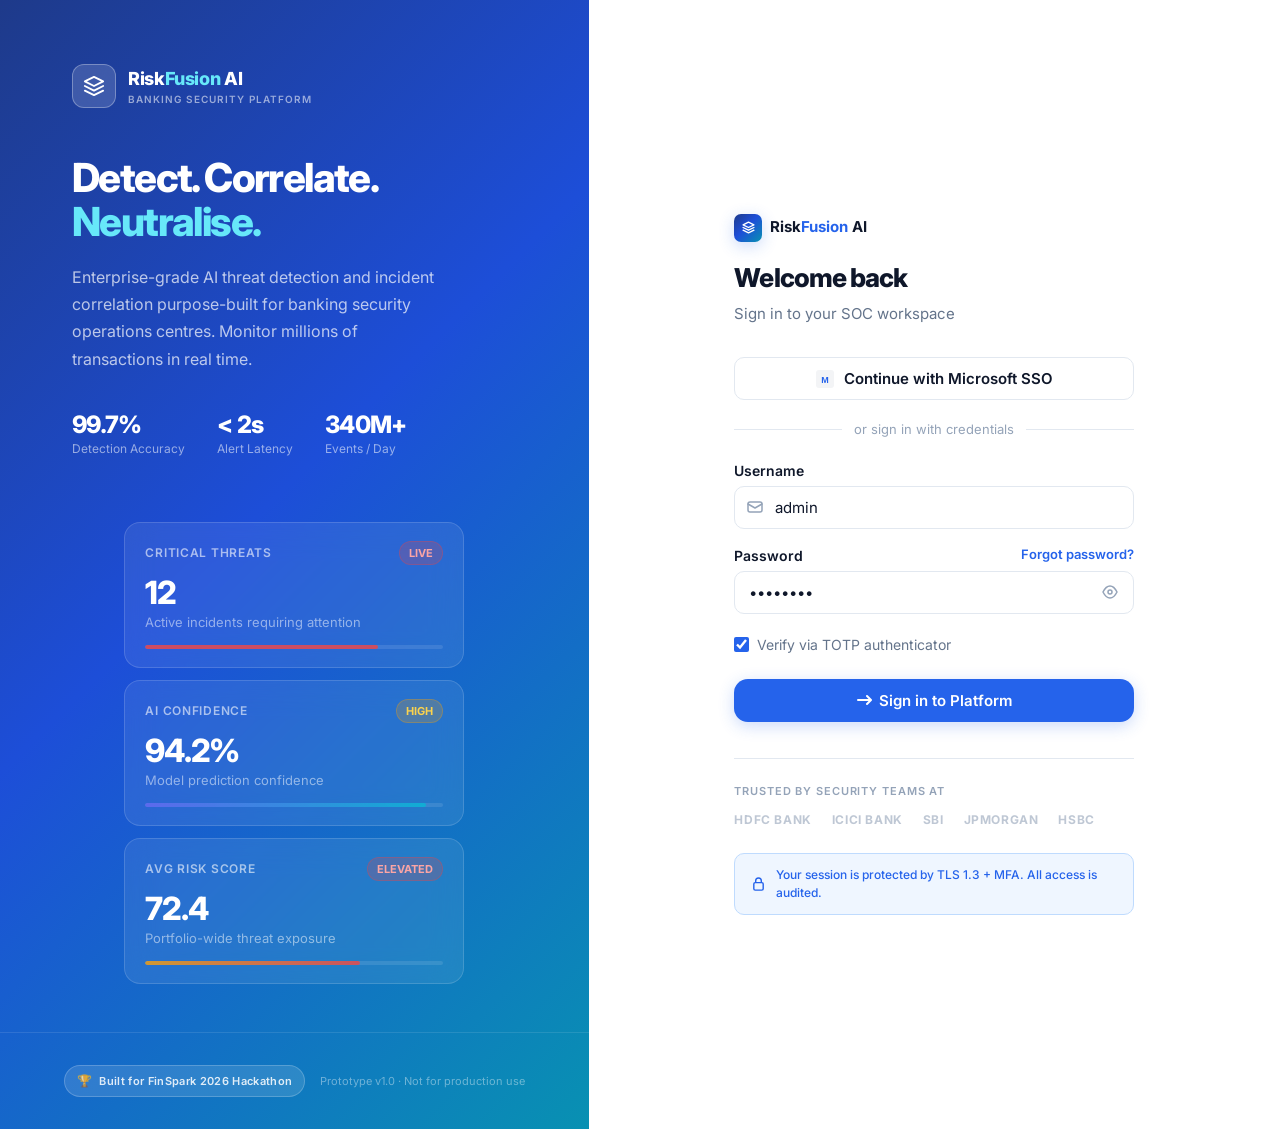
==== commit e304c7a9: "Fix live data rendering and responsive layouts" ====
--- a/ai.html
+++ b/ai.html
@@ -988,6 +988,8 @@
       }, 25);
     }, 300);
   </script>
+  <script src="scripts/api.js"></script>
+  <script src="scripts/live-state.js"></script>
 </body>
 
-</html>+</html>
--- a/styles/design-system.css
+++ b/styles/design-system.css
@@ -96,6 +96,7 @@
   min-height: 100vh;
   -webkit-font-smoothing: antialiased;
   -moz-osx-font-smoothing: grayscale;
+  overflow-x: hidden;
 }
 
 a { text-decoration: none; color: inherit; }
@@ -116,17 +117,24 @@
 }
 
 .main-area {
-  flex: 1;
+  flex: 1 1 0;
   margin-left: var(--sidebar-w);
   padding-top: var(--topbar-h);
   min-height: 100vh;
+  min-width: 0;
+  overflow-x: hidden;
   background: var(--bg-canvas);
 }
 
 .page-content {
   padding: 28px 28px 40px;
   max-width: 1600px;
-}
+  min-width: 0;
+}
+
+.tbl-wrap, .table-wrap { max-width: 100%; overflow-x: auto; }
+.tbl, .data-table { width: 100%; min-width: 720px; border-collapse: collapse; }
+.tbl th, .tbl td, .data-table th, .data-table td { vertical-align: middle; }
 
 /* ─── Sidebar ─── */
 .sidebar {
@@ -1120,3 +1128,15 @@
   .login-brand-panel { display: none; }
   .login-form-panel  { padding: 40px 24px; }
 }
+
+@media (max-width: 720px) {
+  :root { --sidebar-w: 0px; }
+  .sidebar { transform: translateX(-100%); }
+  .topbar { left: 0; padding: 0 12px; }
+  .topbar-search { max-width: none; }
+  .topbar-right { display: none; }
+  .page-content { padding: 18px 14px 28px; }
+  .pg-header, .card-head { align-items: flex-start; flex-direction: column; }
+  .pg-actions { flex-wrap: wrap; }
+  .kpi-grid { grid-template-columns: 1fr; }
+}
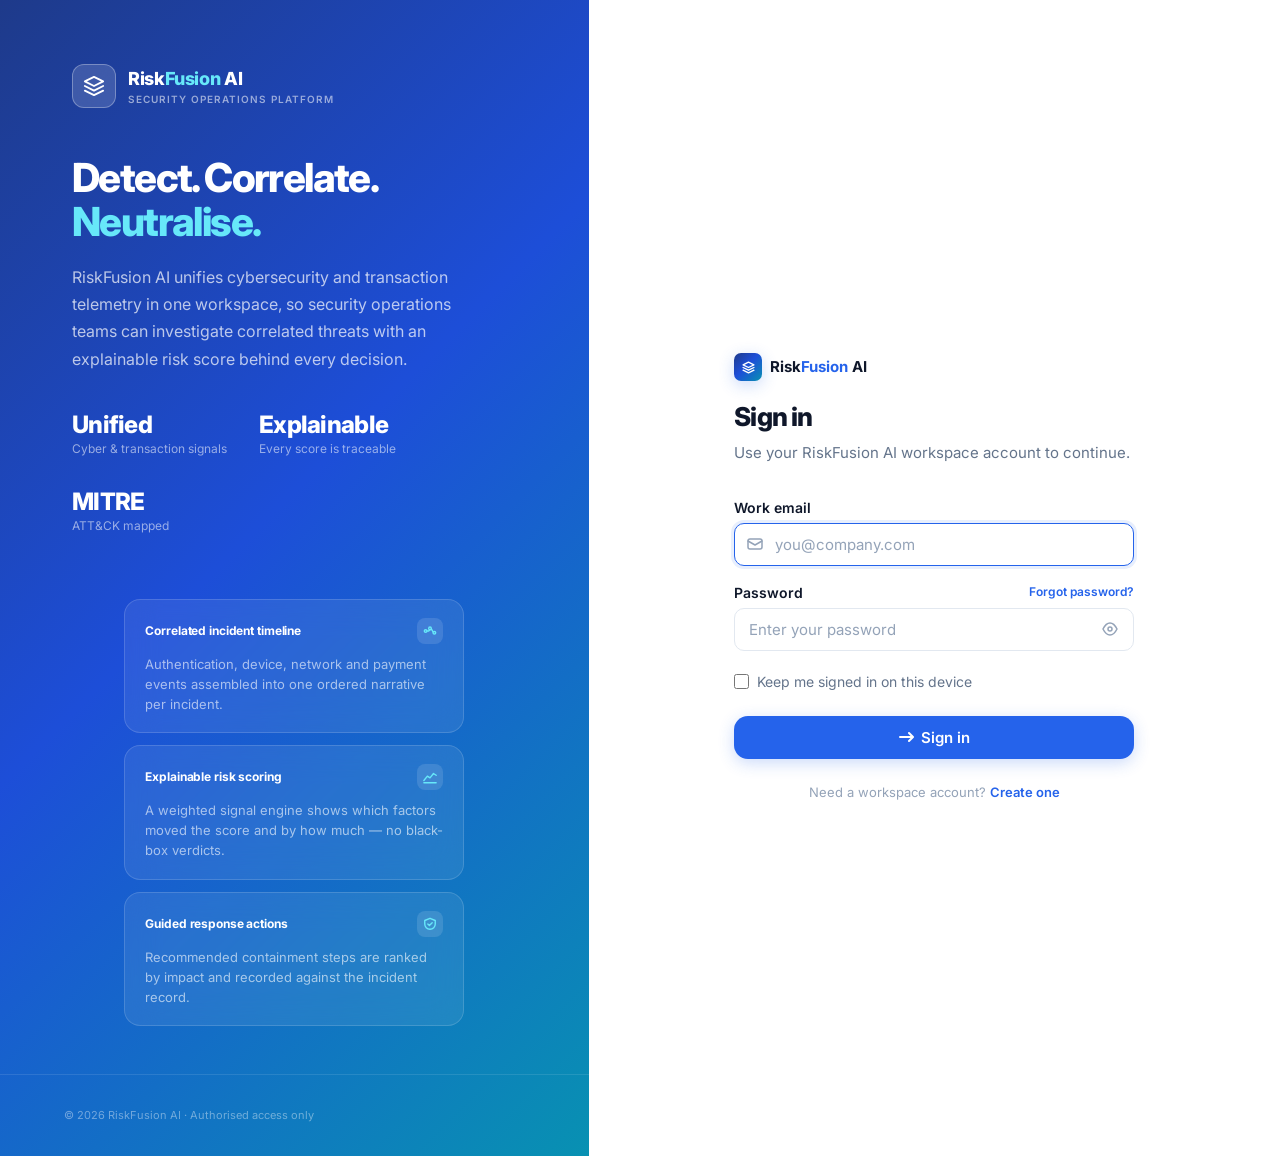
==== commit 13625db9: "Replace demo login with Supabase Auth and remove phishing signals Chrome Safe Browsing flagged the d" ====
--- a/ai.html
+++ b/ai.html
@@ -882,7 +882,7 @@
             <div style="display:flex;gap:8px;">
               <a href="incident.html" class="btn btn-secondary btn-sm" style="flex:1;justify-content:center;">←
                 Incident</a>
-              <button class="btn btn-primary btn-sm" style="flex:1;" onclick="window.print()">Export PDF</button>
+              <button class="btn btn-primary btn-sm" style="flex:1;" type="button" data-action="print">Export PDF</button>
             </div>
 
             <!-- Incident Context -->
@@ -966,7 +966,9 @@
     </div>
   </div>
 
-  <script src="scripts/shell.js"></script>
+  <script src="scripts/config.js"></script>
+<script src="scripts/auth.js"></script>
+<script src="scripts/shell.js"></script>
   <script src="scripts/app.js"></script>
   <script>
     renderShell('ai');
@@ -989,7 +991,7 @@
     }, 300);
   </script>
   <script src="scripts/api.js"></script>
-  <script src="scripts/live-state.js"></script>
+  <script src="scripts/live-state.js?v=4"></script>
 </body>
 
 </html>
--- a/styles/design-system.css
+++ b/styles/design-system.css
@@ -1,7 +1,7 @@
 /* ─────────────────────────────────────────
    RISKFUSION AI — DESIGN SYSTEM
-   AI-Powered Banking Incident Correlation Platform
-   FinSpark 2026 Hackathon
+   Security operations platform for incident correlation
+   and explainable risk scoring
 ───────────────────────────────────────── */
 
 @import url('https://fonts.googleapis.com/css2?family=Inter:ital,opsz,wght@0,14..32,300;0,14..32,400;0,14..32,500;0,14..32,600;0,14..32,700;0,14..32,800;1,14..32,400&display=swap');
@@ -1079,20 +1079,6 @@
   position: relative; z-index: 1;
 }
 
-.hackathon-badge {
-  display: inline-flex; align-items: center; gap: 7px;
-  padding: 6px 12px;
-  background: rgba(255,255,255,0.12);
-  border: 1px solid rgba(255,255,255,0.2);
-  border-radius: var(--r-full);
-  font-size: 0.6875rem;
-  font-weight: 600;
-  color: rgba(255,255,255,0.85);
-  letter-spacing: 0.03em;
-}
-
-.hackathon-badge .trophy { font-size: 0.75rem; }
-
 .login-form-panel {
   flex: 1;
   display: flex; align-items: center; justify-content: center;
@@ -1139,4 +1125,23 @@
   .pg-header, .card-head { align-items: flex-start; flex-direction: column; }
   .pg-actions { flex-wrap: wrap; }
   .kpi-grid { grid-template-columns: 1fr; }
-}
+  .tbl-wrap { overflow-x: auto; -webkit-overflow-scrolling: touch; }
+  .tbl { min-width: 980px; }
+  .card { min-width: 0; }
+  .pg-actions { width: 100%; }
+  .pg-actions .btn { flex: 1 1 auto; justify-content: center; }
+}
+
+/* Protect dense security workspaces from accidental flex/grid overflow. */
+.main-area, .page-content, .card, .card-body, .dashboard-grid, .incident-grid, .report-layout, .two-col { min-width: 0; }
+.chart-sm, .chart-area, .chart-container { position: relative; min-width: 0; }
+canvas { max-width: 100%; }
+
+/* Topbar service chip reflects real API reachability. */
+.topbar-chip.degraded {
+  background: var(--medium-bg);
+  border-color: var(--medium-border);
+  color: var(--medium);
+}
+
+.topbar-chip.degraded .dot { background: var(--medium); }
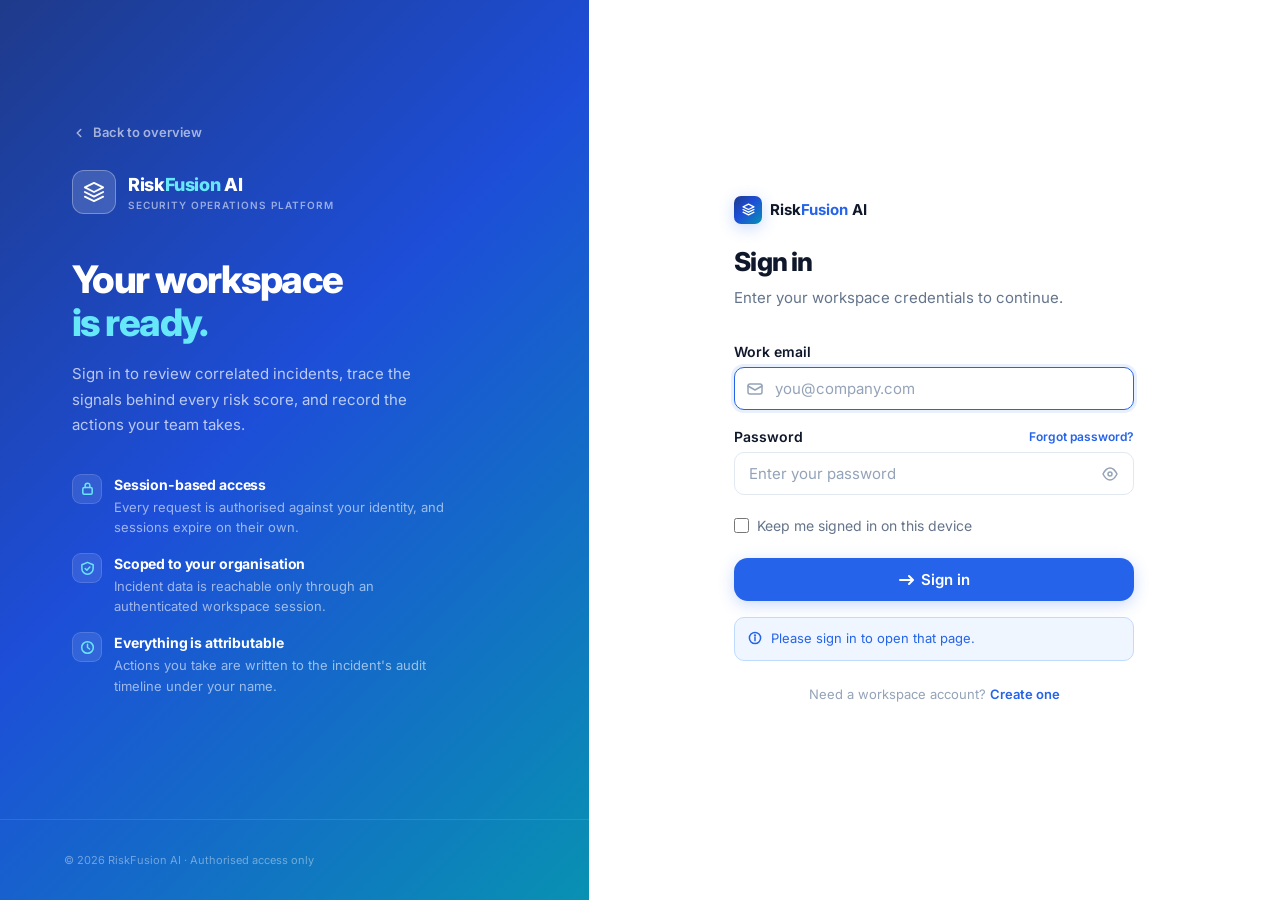
==== commit 60858cdc: "Remove third-party brand impersonation from publicly served markup Chrome still blocks the site as p" ====
--- a/ai.html
+++ b/ai.html
@@ -4,6 +4,7 @@
 <head>
   <meta charset="UTF-8" />
   <meta name="viewport" content="width=device-width, initial-scale=1.0" />
+  <meta name="robots" content="noindex, nofollow" />
   <meta name="description" content="RiskFusion AI — AI Analyst Investigation Report for INC-2026-0847" />
   <title>AI Analyst Report — RiskFusion AI</title>
   <link rel="stylesheet" href="styles/design-system.css" />
@@ -539,7 +540,7 @@
               <div class="rs-body">
                 <p class="exec-summary">
                   RiskFusion AI has classified Incident <strong>INC-2026-0847</strong> as a high-confidence
-                  <strong>Account Takeover (ATO)</strong> attack against customer <strong>Arjun Kapoor</strong>
+                  <strong>Account Takeover (ATO)</strong> attack against customer <strong>Example Customer</strong>
                   (CUS-84721).
                   The threat actor gained access to the customer's credentials — likely via phishing or credential
                   stuffing —
@@ -602,9 +603,9 @@
                   <div class="rs-content">
                     <div class="rs-title">New Device Fingerprint on Adversarial Session</div>
                     <div class="rs-detail">
-                      The Moscow session used a Samsung Galaxy S24 Ultra (Android 14, Device ID: 3f8a921c) — never
+                      The Moscow session used an unrecognised Android handset (Android 14, Device ID: 3f8a921c) — never
                       previously registered on CUS-84721's account.
-                      Legitimate session used iPhone 14 Pro (iOS 17), the customer's consistent device for 18 months.
+                      Legitimate session used iOS handset (iOS 17), the customer's consistent device for 18 months.
                       Device entropy score: 0.14 (near-zero trust).
                     </div>
                     <span class="rs-weight" style="background:var(--high-bg);color:var(--high);">Weight: +24 points →
@@ -617,7 +618,7 @@
                   <div class="rs-content">
                     <div class="rs-title">VPN Exit Node Confirmed — Anonymisation Attempt</div>
                     <div class="rs-detail">
-                      IP 95.213.40.114 is listed in RiskFusion's VPN/Proxy threat intelligence feed as a NordVPN exit
+                      IP 95.213.40.114 is listed in RiskFusion's VPN/Proxy threat intelligence feed as a commercial VPN exit
                       node.
                       This IP has been associated with 23 prior banking fraud attempts across 6 Indian banks in the last
                       90 days.
@@ -634,7 +635,7 @@
                   <div class="rs-content">
                     <div class="rs-title">High-Value Transaction to Newly Added Beneficiary</div>
                     <div class="rs-detail">
-                      Beneficiary account (50100892714XX) was added at 01:02 IST — 73 minutes before the attack session.
+                      Beneficiary account (••••2714) was added at 01:02 IST — 73 minutes before the attack session.
                       Transaction of ₹14.72L exceeds 30-day average by 1,847%. Beneficiary MCC codes include Crypto
                       Exchange (MCG 6011) and Money Transfer (MCG 4829),
                       both high-risk for money laundering per FATF typologies.
@@ -672,28 +673,28 @@
                   <div class="ce-row">
                     <div class="ce-time">02:14:07</div>
                     <div class="ce-event"><span class="badge low"
-                        style="font-size:0.6rem;margin-right:8px;">Clean</span>Legitimate login — Mumbai, iPhone 14 Pro,
+                        style="font-size:0.6rem;margin-right:8px;">Clean</span>Legitimate login — Mumbai, iOS handset,
                       TOTP MFA passed</div>
                     <div class="ce-source">auth-svc</div>
                   </div>
                   <div class="ce-row">
                     <div class="ce-time">02:18:43</div>
                     <div class="ce-event"><span class="badge high"
-                        style="font-size:0.6rem;margin-right:8px;">High</span>New device registered — Samsung Galaxy S24
+                        style="font-size:0.6rem;margin-right:8px;">High</span>New device registered — Android handset
                       Ultra (first seen)</div>
                     <div class="ce-source">device-mgr</div>
                   </div>
                   <div class="ce-row">
                     <div class="ce-time">01:02:19</div>
                     <div class="ce-event"><span class="badge high"
-                        style="font-size:0.6rem;margin-right:8px;">High</span>New beneficiary added: Acc 50100892714XX
+                        style="font-size:0.6rem;margin-right:8px;">High</span>New beneficiary added: Acc ••••2714
                       (pre-staged 73 min before attack)</div>
                     <div class="ce-source">benef-svc</div>
                   </div>
                   <div class="ce-row">
                     <div class="ce-time">03:01:22</div>
                     <div class="ce-event"><span class="badge critical"
-                        style="font-size:0.6rem;margin-right:8px;">Critical</span>Login from Moscow, RU via NordVPN —
+                        style="font-size:0.6rem;margin-right:8px;">Critical</span>Login from Moscow, RU via commercial VPN —
                       impossible travel flagged</div>
                     <div class="ce-source">geo-engine</div>
                   </div>
@@ -817,7 +818,7 @@
                   <div style="flex:1;">
                     <div class="rec-title">Block Transaction TX-9841 — Immediate</div>
                     <div class="rec-detail">Place ₹14.72L NEFT on indefinite hold. Contact NEFT receiving bank to freeze
-                      Account 50100892714XX. File STR under PMLA 2002 Section 12.</div>
+                      Account ••••2714. File STR under PMLA 2002 Section 12.</div>
                   </div>
                   <div style="flex-shrink:0;"><span class="badge critical">P1</span></div>
                 </div>
@@ -832,7 +833,7 @@
                   </div>
                   <div style="flex:1;">
                     <div class="rec-title">Quarantine Account — Force Re-authentication</div>
-                    <div class="rec-detail">Kill all active sessions for CUS-84721. Require Aadhaar OTP + video KYC
+                    <div class="rec-detail">Kill all active sessions for CUS-84721. Require step-up OTP + video KYC
                       re-verification before restoring access. Update auth policy to geo-fenced.</div>
                   </div>
                   <div style="flex-shrink:0;"><span class="badge high">P1</span></div>
@@ -848,8 +849,8 @@
                   </div>
                   <div style="flex:1;">
                     <div class="rec-title">Block VPN IP Range — Network Level</div>
-                    <div class="rec-detail">Add 95.213.40.0/24 to WAF blocklist. Update NordVPN exit node threat feed.
-                      Cross-reference with other RBI-regulated banks via FS-ISAC.</div>
+                    <div class="rec-detail">Add 95.213.40.0/24 to WAF blocklist. Update commercial VPN exit node threat feed.
+                      Cross-reference with other RBI-regulated banks via threat intelligence.</div>
                   </div>
                   <div style="flex-shrink:0;"><span class="badge medium">P2</span></div>
                 </div>
@@ -903,7 +904,7 @@
                     style="color:var(--critical);">94 / 100</span></div>
                 <div class="meta-row"><span class="meta-key">SLA Remaining</span><span class="meta-value"
                     style="color:var(--critical);">46 min</span></div>
-                <div class="meta-row"><span class="meta-key">Analyst</span><span class="meta-value">Akshat</span></div>
+                <div class="meta-row"><span class="meta-key">Analyst</span><span class="meta-value">L3 Analyst</span></div>
               </div>
             </div>
 
